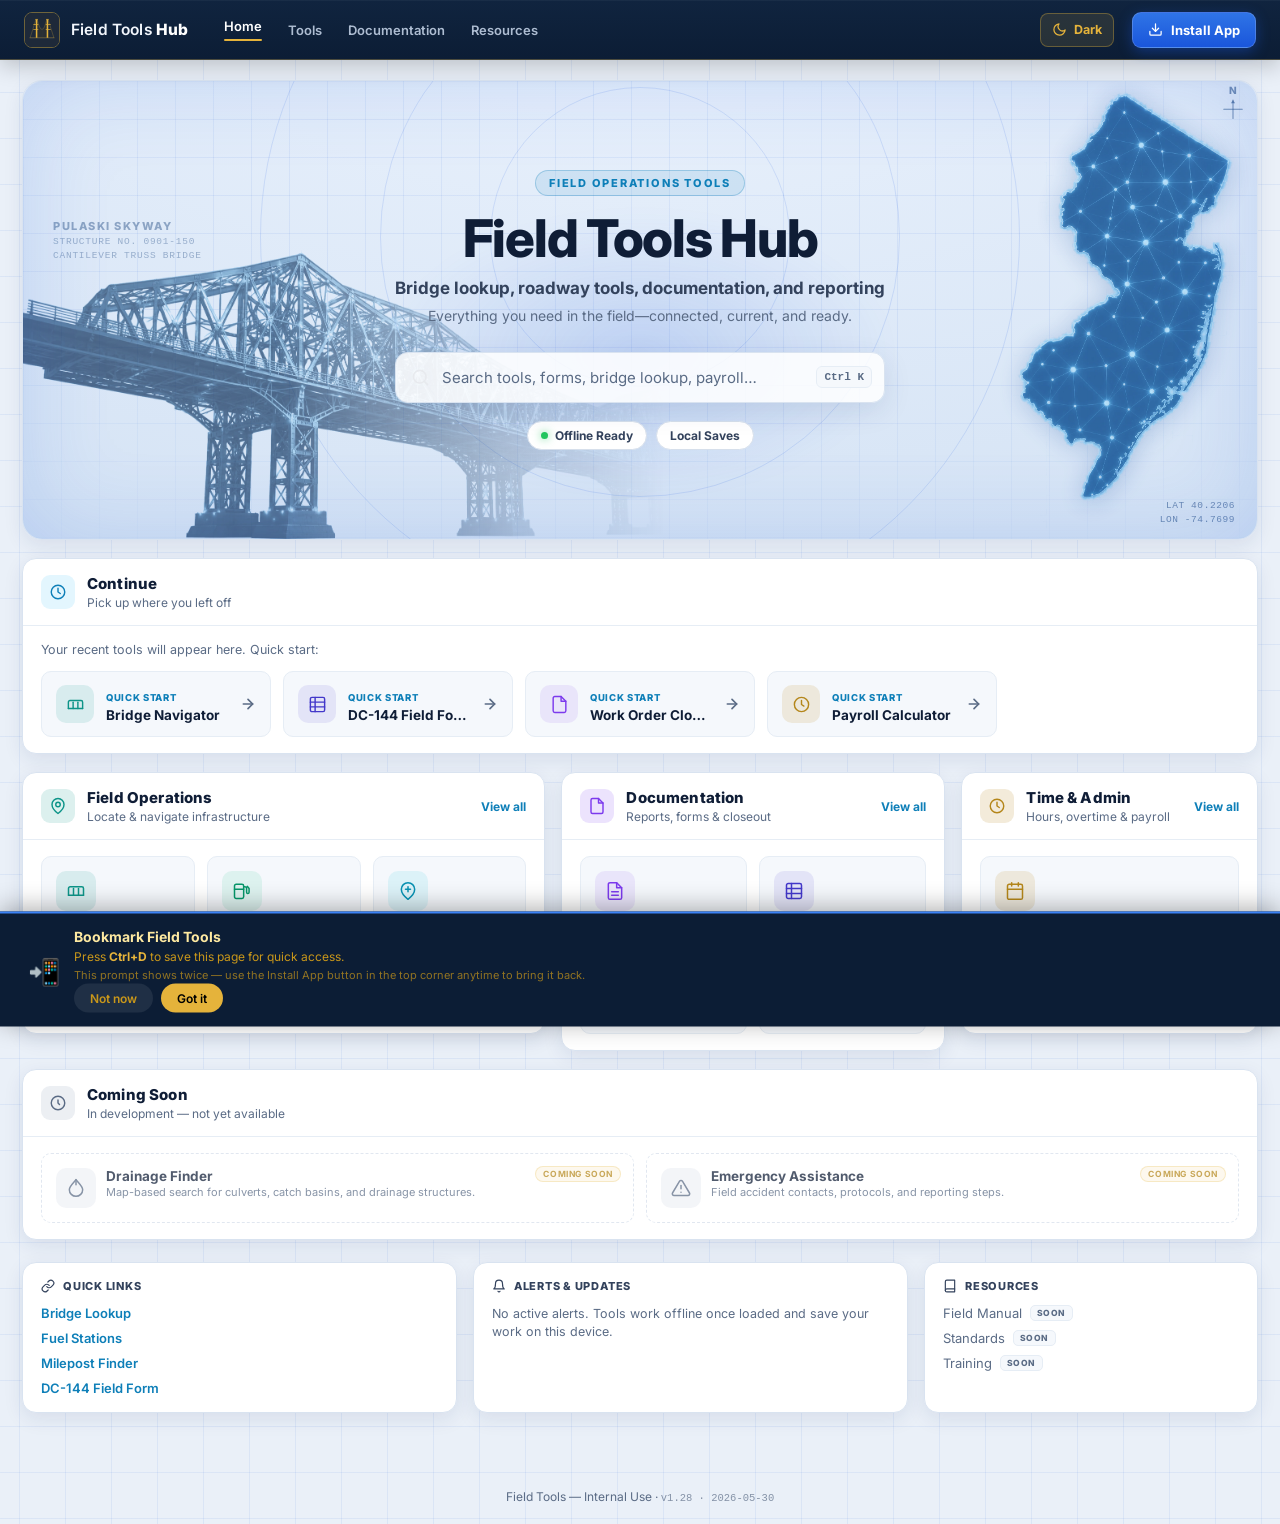
==== index.html @ 1f1be4cb "Bump app cache to v1.28 https://claude.ai/code/session_01JkGu4doq1ut8EgC5a5hped" ====
<!DOCTYPE html>
<html lang="en">
<head>
  <meta charset="UTF-8">
  <meta name="viewport" content="width=device-width, initial-scale=1.0, maximum-scale=1.0, user-scalable=no">
  <title>Field Tools Hub</title>
  <link rel="manifest" href="manifest.json">
  <meta name="theme-color" content="#E5B33B">
  <link rel="preconnect" href="https://fonts.googleapis.com">
  <link rel="preconnect" href="https://fonts.gstatic.com" crossorigin>
  <link href="https://fonts.googleapis.com/css2?family=Inter:wght@400;500;600;700;800&display=swap" rel="stylesheet">
  <link rel="stylesheet" href="css/field-ui.css">
  <style>
    /* ===========================================================
       HOMEPAGE — FIELD TOOLS HUB DASHBOARD (mockup-faithful rebuild)
       All hero/dashboard visuals are homepage-only and inline here.
       LIGHT = white/navy theme · DARK = deep-navy mockup.
       Driven by html[data-dark] / field_dark_mode (do not break).
       =========================================================== */
    :root {
      --bg:#eaf0f8; --surface:#ffffff; --surface-2:#f5f8fc;
      --border:#d6dfeb; --border-lo:#e6edf5;
      --text:#0f1d36; --muted:#5a6b85; --muted2:#33425c;
      --accent:#1a56db; --accent-2:#0e7fb8; --gold:#b4861a;
      --radius-sm:7px; --radius:10px; --radius-lg:14px;
      --grid-line:rgba(26,86,219,0.07);
      --hero-bg-1:#e9f1fc; --hero-bg-2:#d3e2f4;
      --hero-glow:rgba(26,86,219,0.16); --ring:rgba(26,86,219,0.13);
      --wire:rgba(22,72,140,0.34); --wire-strong:rgba(22,72,140,0.5); --wire-label:rgba(28,72,132,0.6);
      --nj-line:rgba(40,95,160,0.26); --nj-outline:rgba(34,86,150,0.4);
      --node:#1366b8; --node-major:#0a78b8; --node-glow:rgba(26,120,200,0.5);
      --glass:rgba(255,255,255,0.86); --glass-border:#d9e3f0;
      --panel:#ffffff; --panel-2:#f6f9fd;
      --topbar-bg:linear-gradient(180deg,#10243f,#0c1d35);
      --shadow:0 6px 20px rgba(20,45,95,0.09); --shadow-hi:0 14px 34px rgba(20,55,120,0.16);
      --chip-bg:rgba(14,127,184,0.10); --chip-bd:rgba(14,127,184,0.28); --focus-ring:rgba(14,127,184,0.2);
      --bridge-img:url('assets/hero/bridge-light.webp'); --nj-img:url('assets/hero/nj-light.webp');
      /* theme-only (appearance, NOT geometry) */
      --bridge-opacity:.72; --bridge-filter:saturate(.95);
      --nj-opacity:.95; --nj-filter:drop-shadow(0 2px 12px rgba(40,90,160,0.28));
    }
    html[data-dark] {
      --bg:#040c1a; --surface:rgba(20,40,72,0.66); --surface-2:rgba(14,30,56,0.66);
      --border:rgba(120,170,230,0.20); --border-lo:rgba(120,170,230,0.12);
      --text:#e9effb; --muted:#93a7c4; --muted2:#c4d2e8;
      --accent:#3b82f6; --accent-2:#38bdf8; --gold:#e5b33b;
      --grid-line:rgba(96,165,250,0.10);
      --hero-bg-1:#0b1c39; --hero-bg-2:#030b1a;
      --hero-glow:rgba(56,189,248,0.24); --ring:rgba(56,189,248,0.18);
      --wire:rgba(132,206,255,0.42); --wire-strong:rgba(170,222,255,0.62); --wire-label:rgba(165,216,255,0.7);
      --nj-line:rgba(96,176,255,0.30); --nj-outline:rgba(140,208,255,0.44);
      --node:#4cc9ff; --node-major:#9be1ff; --node-glow:rgba(72,200,255,0.95);
      --glass:rgba(20,40,72,0.6); --glass-border:rgba(120,170,230,0.22);
      --panel:rgba(16,32,60,0.72); --panel-2:rgba(12,26,50,0.7);
      --topbar-bg:linear-gradient(180deg,#0a1830,#06101f);
      --shadow:0 8px 26px rgba(0,0,0,0.42); --shadow-hi:0 16px 40px rgba(0,0,0,0.55);
      --chip-bg:rgba(56,189,248,0.12); --chip-bd:rgba(56,189,248,0.32); --focus-ring:rgba(56,189,248,0.22);
      --bridge-img:url('assets/hero/bridge-dark.webp'); --nj-img:url('assets/hero/nj-dark.webp');
      /* theme-only (appearance, NOT geometry) */
      --bridge-opacity:.92; --bridge-filter:none;
      --nj-opacity:1; --nj-filter:drop-shadow(0 0 26px rgba(56,160,255,0.28));
    }
    body {
      min-height:100vh; display:flex; flex-direction:column;
      background-color:var(--bg);
      background-image:linear-gradient(var(--grid-line) 1px,transparent 1px),linear-gradient(90deg,var(--grid-line) 1px,transparent 1px);
      background-size:46px 46px; background-position:center top;
    }
    html[data-dark] body {
      background-image:
        radial-gradient(130% 80% at 50% -16%, rgba(56,189,248,0.13), rgba(56,189,248,0) 56%),
        linear-gradient(var(--grid-line) 1px,transparent 1px),
        linear-gradient(90deg,var(--grid-line) 1px,transparent 1px);
      background-size:100% 1100px,46px 46px,46px 46px;
      background-repeat:no-repeat,repeat,repeat; background-position:center top;
    }
    .sr-only{position:absolute;width:1px;height:1px;padding:0;margin:-1px;overflow:hidden;clip:rect(0 0 0 0);white-space:nowrap;border:0;}

    /* ── Topbar ── */
    #topbar{
      position:sticky; top:0; z-index:100; display:flex; align-items:center; gap:18px;
      height:60px; padding:0 24px; background:var(--topbar-bg);
      border-bottom:1px solid rgba(229,179,59,0.28);
      box-shadow:0 1px 0 rgba(255,255,255,0.04) inset,0 6px 22px rgba(0,0,0,0.20);
      transition:transform 460ms cubic-bezier(0.65,0,0.35,1),opacity 460ms cubic-bezier(0.65,0,0.35,1);
      will-change:transform;
    }
    #topbar.header-hidden{transform:translateY(-100%);opacity:0;pointer-events:none;}
    .brand{display:flex;align-items:center;gap:11px;text-decoration:none;flex-shrink:0;}
    .brand-seal{width:36px;height:36px;flex-shrink:0;display:block;border-radius:8px;border:1px solid rgba(229,179,59,0.45);}
    .brand-text{color:#f2f6fc;font-size:15.5px;font-weight:600;letter-spacing:.01em;white-space:nowrap;}
    .brand-text strong{font-weight:800;color:#fff;}
    .topnav{display:flex;align-items:center;gap:2px;margin-left:6px;}
    .topnav a{color:#aebdd2;text-decoration:none;font-size:13px;font-weight:600;padding:8px 12px;border-radius:7px;transition:background .14s,color .14s;}
    .topnav a:hover{color:#fff;background:rgba(255,255,255,0.06);}
    .topnav a.is-active{color:#fff;}
    .topnav a.is-active::after{content:"";display:block;height:2px;border-radius:2px;background:#E5B33B;margin-top:5px;}
    .topbar-spacer{flex:1;}
    .status-dot{width:7px;height:7px;border-radius:50%;background:#22c55e;box-shadow:0 0 8px rgba(34,197,94,0.8);}
    .dark-toggle{display:inline-flex;align-items:center;gap:7px;background:rgba(229,179,59,0.12);border:1px solid rgba(229,179,59,0.34);border-radius:8px;height:34px;padding:0 11px;cursor:pointer;color:#E5B33B;font:inherit;font-size:12.5px;font-weight:700;flex-shrink:0;transition:background .2s,color .2s,border-color .2s;}
    .dark-toggle:hover{background:rgba(229,179,59,0.22);border-color:#E5B33B;color:#FEE9A1;}
    .dark-toggle svg{transition:opacity .18s,transform .24s;}
    .dark-toggle.icon-swapping svg{opacity:0;transform:rotate(-25deg) scale(.85);}
    .install-trigger{display:inline-flex;align-items:center;gap:8px;background:linear-gradient(180deg,#2f74e6,#1a56db);border:1px solid rgba(255,255,255,0.18);border-radius:9px;height:36px;padding:0 15px;cursor:pointer;color:#fff;font:inherit;font-size:13px;font-weight:700;flex-shrink:0;box-shadow:0 4px 14px rgba(26,86,219,0.4);transition:filter .14s,transform .08s;}
    .install-trigger:hover{filter:brightness(1.08);}
    .install-trigger.open{filter:brightness(0.92);}
    .install-trigger .it-label{white-space:nowrap;}

    .install-dropdown{position:fixed;top:64px;right:18px;width:300px;max-width:calc(100vw - 24px);background:var(--surface);color:var(--text);border:1px solid var(--border);border-radius:12px;padding:16px 18px 14px;box-shadow:0 12px 36px rgba(0,0,0,0.22);z-index:950;opacity:0;transform:translateY(-10px);pointer-events:none;backdrop-filter:blur(14px);-webkit-backdrop-filter:blur(14px);transition:opacity .38s cubic-bezier(0.16,1,0.3,1),transform .38s cubic-bezier(0.16,1,0.3,1);}
    .install-dropdown.open{opacity:1;transform:translateY(0);pointer-events:all;}
    .install-dropdown::before{content:"";position:absolute;top:-6px;right:24px;width:11px;height:11px;background:var(--surface);border-left:1px solid var(--border);border-top:1px solid var(--border);transform:rotate(45deg);}
    .install-dropdown-title{font-size:14px;font-weight:700;margin-bottom:6px;}
    .install-dropdown-desc{font-size:12.5px;color:var(--muted2);line-height:1.55;}
    .install-dropdown-desc strong{display:inline-block;background:var(--chip-bg);color:var(--accent-2);padding:2px 8px;border-radius:6px;font-family:ui-monospace,Menlo,Consolas,monospace;font-size:11.5px;font-weight:700;}
    .install-dropdown-note{font-size:11px;color:var(--muted);margin-top:10px;padding-top:10px;border-top:1px solid var(--border-lo);line-height:1.5;}
    html[data-dark] .install-dropdown{box-shadow:0 12px 36px rgba(0,0,0,0.6);}

    /* ── Shell ── */
    .content{flex:1;width:100%;max-width:1320px;margin:0 auto;padding:0 22px 56px;}
    .section-row{display:flex;align-items:center;gap:12px;margin-bottom:14px;}

    /* ── HERO ── */
    .hero{position:relative;overflow:hidden;display:flex;flex-direction:column;justify-content:center;
      min-height:460px;margin:20px 0 18px;border-radius:20px;border:1px solid var(--glass-border);
      background:radial-gradient(120% 130% at 50% -10%,var(--hero-bg-1),var(--hero-bg-2));box-shadow:var(--shadow);
      padding:64px 24px;}
    .hero::after{content:"";position:absolute;inset:0;border-radius:20px;pointer-events:none;z-index:3;box-shadow:inset 0 1px 0 rgba(255,255,255,0.07),inset 0 0 90px var(--hero-glow);}
    .hero-bg{position:absolute;inset:0;z-index:0;pointer-events:none;}
    .hero-grid{position:absolute;inset:0;background-image:linear-gradient(var(--grid-line) 1px,transparent 1px),linear-gradient(90deg,var(--grid-line) 1px,transparent 1px);background-size:38px 38px;-webkit-mask-image:radial-gradient(120% 100% at 50% 35%,#000 35%,transparent 85%);mask-image:radial-gradient(120% 100% at 50% 35%,#000 35%,transparent 85%);}
    .hero-glow{position:absolute;left:50%;top:18%;width:680px;height:380px;transform:translateX(-50%);background:radial-gradient(closest-side,var(--hero-glow),transparent 75%);filter:blur(8px);}
    .hero-rings{position:absolute;left:50%;top:34%;transform:translate(-50%,-50%);}
    .hero-rings span{position:absolute;left:50%;top:50%;transform:translate(-50%,-50%);border:1px solid var(--ring);border-radius:50%;}
    .hero-rings span:nth-child(1){width:300px;height:300px;}
    .hero-rings span:nth-child(2){width:520px;height:520px;}
    .hero-rings span:nth-child(3){width:760px;height:760px;}
    /* Bridge — left, large, fades right */
    .hero-bridge{position:absolute;left:0;bottom:0;width:62%;height:74%;background:var(--bridge-img) left bottom/contain no-repeat;opacity:var(--bridge-opacity);filter:var(--bridge-filter);-webkit-mask-image:linear-gradient(90deg,#000 34%,rgba(0,0,0,0.3) 64%,transparent 84%);mask-image:linear-gradient(90deg,#000 34%,rgba(0,0,0,0.3) 64%,transparent 84%);}
    .wire-labels{position:absolute;left:30px;top:18px;line-height:1.5;}
    .wire-labels b{display:block;font-size:11px;font-weight:800;letter-spacing:.14em;color:var(--wire-label);}
    .wire-labels span{display:block;font-family:ui-monospace,Menlo,Consolas,monospace;font-size:9.5px;letter-spacing:.08em;color:var(--wire-label);opacity:.85;}
    /* NJ — right, large */
    .hero-nj{position:absolute;right:24px;top:50%;transform:translateY(-50%);height:96%;aspect-ratio:705/1410;background:var(--nj-img) center/contain no-repeat;opacity:var(--nj-opacity);filter:var(--nj-filter);}
    .nj-compass-mark{position:absolute;right:-12px;top:-6px;color:var(--wire-label);text-align:center;}
    .nj-compass-n{display:block;font-size:10px;font-weight:800;letter-spacing:.08em;margin-bottom:1px;}
    .nj-labels{position:absolute;right:-2px;bottom:2px;text-align:right;line-height:1.5;}
    .nj-labels span{display:block;font-family:ui-monospace,Menlo,Consolas,monospace;font-size:9.5px;letter-spacing:.06em;color:var(--wire-label);}

    .hero-inner{position:relative;z-index:2;max-width:680px;margin:0 auto;text-align:center;}
    .hero-eyebrow{display:inline-block;font-size:11px;font-weight:800;letter-spacing:.16em;text-transform:uppercase;color:var(--accent-2);padding:5px 13px;border-radius:999px;background:var(--chip-bg);border:1px solid var(--chip-bd);margin-bottom:16px;}
    .hero-title{font-size:52px;line-height:1.04;font-weight:800;letter-spacing:-.025em;margin:0 0 12px;color:var(--text);}
    .hero-subtitle{font-size:17px;font-weight:700;color:var(--muted2);margin:0 0 7px;}
    .hero-lead{font-size:14px;color:var(--muted);margin:0 auto 24px;max-width:460px;line-height:1.6;}
    .command-bar{position:relative;max-width:580px;margin:0 auto;display:flex;align-items:center;}
    .command-icon{position:absolute;left:16px;color:var(--muted);pointer-events:none;}
    .command-input{width:100%;font:inherit;font-size:15px;color:var(--text);padding:15px 64px 15px 46px;border-radius:13px;background:var(--glass);border:1.5px solid var(--glass-border);box-shadow:0 8px 28px rgba(20,50,110,0.10);backdrop-filter:blur(10px);-webkit-backdrop-filter:blur(10px);transition:border-color .14s,box-shadow .14s;}
    .command-input::placeholder{color:var(--muted);}
    .command-input:focus{outline:none;border-color:var(--accent-2);box-shadow:0 0 0 4px var(--focus-ring),0 10px 30px rgba(20,50,110,0.16);}
    .command-hint{position:absolute;right:13px;font-family:ui-monospace,Menlo,Consolas,monospace;font-size:11px;font-weight:700;color:var(--muted);padding:4px 7px;border-radius:6px;background:var(--surface-2);border:1px solid var(--border-lo);}
    .hero-chips{display:flex;flex-wrap:wrap;justify-content:center;gap:9px;margin-top:18px;}
    .chip{display:inline-flex;align-items:center;gap:7px;font-size:12px;font-weight:700;color:var(--muted2);padding:6px 13px;border-radius:999px;background:var(--surface);border:1px solid var(--border);}
    .chip .status-dot{box-shadow:0 0 8px rgba(34,197,94,0.7);}

    /* ── Glass panel base ── */
    .panel{background:var(--panel);border:1px solid var(--glass-border);border-radius:var(--radius-lg);box-shadow:var(--shadow);backdrop-filter:blur(10px);-webkit-backdrop-filter:blur(10px);}
    .panel-head{display:flex;align-items:center;gap:12px;padding:15px 18px;border-bottom:1px solid var(--border-lo);}
    .panel-ic{width:34px;height:34px;border-radius:9px;flex-shrink:0;display:flex;align-items:center;justify-content:center;}
    .panel-htext{flex:1;min-width:0;}
    .panel-htext h2{margin:0;font-size:15px;font-weight:800;color:var(--text);letter-spacing:.01em;}
    .panel-htext p{margin:2px 0 0;font-size:12px;color:var(--muted);}
    .panel-viewall{font-size:12px;font-weight:700;color:var(--muted);white-space:nowrap;display:inline-flex;align-items:center;gap:3px;}
    .panel-viewall.is-link{color:var(--accent-2);text-decoration:none;}
    .panel-viewall.is-link:hover{text-decoration:underline;}

    /* ── CONTINUE panel ── */
    .continue-panel{margin-bottom:18px;}
    .continue-track{display:grid;grid-template-columns:repeat(auto-fit,minmax(210px,1fr));gap:12px;padding:16px 18px;}
    .continue-card{display:flex;align-items:center;gap:12px;text-decoration:none;padding:13px 14px;border-radius:var(--radius);background:var(--surface-2);border:1px solid var(--border-lo);transition:border-color .14s,transform .14s,box-shadow .14s;}
    .continue-card:hover{transform:translateY(-2px);border-color:var(--accent-2);box-shadow:var(--shadow-hi);}
    .continue-ic{width:38px;height:38px;border-radius:10px;flex-shrink:0;display:flex;align-items:center;justify-content:center;}
    .continue-meta{flex:1;min-width:0;}
    .continue-kicker{font-size:9.5px;font-weight:800;letter-spacing:.07em;text-transform:uppercase;color:var(--accent-2);}
    .continue-row{display:flex;align-items:center;gap:6px;margin-top:2px;}
    .continue-title{font-size:13.5px;font-weight:700;color:var(--text);white-space:nowrap;overflow:hidden;text-overflow:ellipsis;}
    .continue-badge{font-size:8.5px;font-weight:800;letter-spacing:.06em;padding:2px 6px;border-radius:5px;background:rgba(234,88,12,0.14);color:#c2410c;flex-shrink:0;}
    html[data-dark] .continue-badge{background:rgba(251,146,60,0.18);color:#fb923c;}
    .continue-detail{font-size:11px;color:var(--muted);margin-top:2px;white-space:nowrap;overflow:hidden;text-overflow:ellipsis;}
    .continue-card .card-arrow{color:var(--muted);flex-shrink:0;transition:color .14s,transform .14s;}
    .continue-card:hover .card-arrow{color:var(--accent-2);transform:translateX(3px);}
    .continue-empty{grid-column:1/-1;font-size:12.5px;color:var(--muted);padding:0 0 2px;}

    /* ── DASHBOARD MODULES (side-by-side) ── */
    .dashboard-grid{display:grid;grid-template-columns:1.5fr 1.1fr 0.85fr;gap:16px;align-items:start;}
    .module{display:flex;flex-direction:column;}
    .module-tiles{display:grid;grid-template-columns:repeat(auto-fit,minmax(112px,1fr));gap:12px;padding:16px 18px;}
    .grp-field .panel-ic{background:rgba(13,148,136,0.14);color:#0d9488;}
    html[data-dark] .grp-field .panel-ic{background:rgba(45,212,191,0.16);color:#2dd4bf;}
    .grp-doc .panel-ic{background:rgba(124,58,237,0.14);color:#7c3aed;}
    html[data-dark] .grp-doc .panel-ic{background:rgba(167,139,250,0.18);color:#a78bfa;}
    .grp-time .panel-ic{background:rgba(180,134,26,0.16);color:#b4861a;}
    html[data-dark] .grp-time .panel-ic{background:rgba(229,179,59,0.18);color:#e5b33b;}
    .grp-soon .panel-ic{background:rgba(120,140,170,0.14);color:var(--muted);}

    /* ── Tool tiles ── */
    .tool-card{position:relative;display:flex;flex-direction:column;gap:9px;padding:14px;border-radius:var(--radius);text-decoration:none;color:inherit;cursor:pointer;background:var(--surface-2);border:1px solid var(--border-lo);min-height:128px;transition:border-color .14s,transform .14s,box-shadow .14s;}
    .tool-card:hover{transform:translateY(-3px);border-color:var(--accent-2);box-shadow:var(--shadow-hi);}
    .tool-card:active{transform:translateY(0);}
    .card-icon{width:40px;height:40px;border-radius:10px;flex-shrink:0;display:flex;align-items:center;justify-content:center;}
    .card-title{font-size:13.5px;font-weight:700;color:var(--text);line-height:1.25;}
    .card-desc{font-size:11px;color:var(--muted);line-height:1.45;flex:1;display:-webkit-box;-webkit-line-clamp:2;-webkit-box-orient:vertical;overflow:hidden;}
    .card-foot{display:flex;align-items:center;justify-content:space-between;margin-top:auto;}
    .card-tag{font-size:9px;font-weight:700;letter-spacing:.04em;padding:2px 7px;border-radius:100px;}
    .card-arrow{color:var(--muted);transition:color .14s,transform .14s;}
    .tool-card:hover .card-arrow{color:var(--accent-2);transform:translateX(3px);}
    .recent-chip{font-size:8.5px;font-weight:800;letter-spacing:.05em;padding:2px 6px;border-radius:100px;background:rgba(229,179,59,0.16);color:var(--gold);}
    .card-icon-purple{background:rgba(124,58,237,0.10);color:#7c3aed;} html[data-dark] .card-icon-purple{background:rgba(167,139,250,0.18);color:#a78bfa;}
    .card-icon-green{background:rgba(16,185,129,0.10);color:#059669;} html[data-dark] .card-icon-green{background:rgba(52,211,153,0.16);color:#34d399;}
    .card-icon-amber-soon{background:rgba(217,119,6,0.10);color:#b45309;} html[data-dark] .card-icon-amber-soon{background:rgba(245,158,11,0.16);color:#fcd34d;}
    .card-icon-slate{background:rgba(100,116,139,0.10);color:#475569;} html[data-dark] .card-icon-slate{background:rgba(148,163,184,0.16);color:#cbd5e1;}
    .card-icon-blue{background:rgba(26,86,219,0.10);color:var(--accent);} html[data-dark] .card-icon-blue{background:rgba(96,165,250,0.18);color:#60a5fa;}
    .card-icon-indigo{background:rgba(67,56,202,0.10);color:#4338ca;} html[data-dark] .card-icon-indigo{background:rgba(129,140,248,0.18);color:#818cf8;}
    .card-icon-cyan{background:rgba(6,182,212,0.10);color:#0891b2;} html[data-dark] .card-icon-cyan{background:rgba(34,211,238,0.16);color:#67e8f9;}
    .card-icon-rose{background:rgba(225,29,72,0.10);color:#be123c;} html[data-dark] .card-icon-rose{background:rgba(244,63,94,0.16);color:#fb7185;}
    /* group accent: Field Ops = teal/green-blue · Time & Admin = gold */
    .card-icon-teal{background:rgba(13,148,136,0.12);color:#0d9488;} html[data-dark] .card-icon-teal{background:rgba(45,212,191,0.16);color:#2dd4bf;}
    .card-icon-gold{background:rgba(180,134,26,0.14);color:#b4861a;} html[data-dark] .card-icon-gold{background:rgba(229,179,59,0.18);color:#e5b33b;}
    /* Coming Soon: muted, never competes with live tools (overrides any icon color) */
    .grp-soon .card-icon{background:rgba(120,140,170,0.12)!important;color:var(--muted)!important;}
    .tag-nj{background:rgba(124,58,237,0.10);color:#7c3aed;} html[data-dark] .tag-nj{background:rgba(167,139,250,0.18);color:#c4b5fd;}
    .tag-fuel{background:rgba(16,185,129,0.12);color:#059669;} html[data-dark] .tag-fuel{background:rgba(52,211,153,0.18);color:#6ee7b7;}
    .tag-md{background:rgba(217,119,6,0.12);color:#b45309;} html[data-dark] .tag-md{background:rgba(245,158,11,0.18);color:#fcd34d;}
    .tag-doc{background:rgba(100,116,139,0.12);color:#475569;} html[data-dark] .tag-doc{background:rgba(148,163,184,0.18);color:#cbd5e1;}
    .tag-dc{background:rgba(67,56,202,0.10);color:#3730a3;} html[data-dark] .tag-dc{background:rgba(129,140,248,0.18);color:#a5b4fc;}
    .tag-teal{background:rgba(13,148,136,0.12);color:#0d7a6f;} html[data-dark] .tag-teal{background:rgba(45,212,191,0.18);color:#5eead4;}
    .tag-cyan{background:rgba(6,182,212,0.12);color:#0e7490;} html[data-dark] .tag-cyan{background:rgba(34,211,238,0.18);color:#67e8f9;}
    .tag-violet{background:rgba(124,58,237,0.10);color:#6d28d9;} html[data-dark] .tag-violet{background:rgba(167,139,250,0.18);color:#c4b5fd;}
    .tag-gold{background:rgba(180,134,26,0.14);color:#946a12;} html[data-dark] .tag-gold{background:rgba(229,179,59,0.18);color:#e5b33b;}
    .card-top{display:flex;align-items:flex-start;gap:10px;}
    .tool-card.is-beta .card-title::after{content:"BETA";margin-left:6px;font-size:8px;font-weight:800;letter-spacing:.08em;color:#c2410c;background:rgba(234,88,12,0.12);border:1px solid rgba(234,88,12,0.3);padding:1px 5px;border-radius:100px;vertical-align:middle;}
    html[data-dark] .tool-card.is-beta .card-title::after{color:#fb923c;background:rgba(251,146,60,0.16);border-color:rgba(251,146,60,0.4);}

    /* Coming soon row */
    .coming-soon{margin-top:18px;}
    .coming-tiles{display:grid;grid-template-columns:repeat(auto-fit,minmax(220px,1fr));gap:12px;padding:16px 18px;}
    .tool-card.is-soon{cursor:default;pointer-events:none;opacity:.72;background:transparent;border:1.5px dashed var(--border);min-height:auto;}
    .tool-card.is-soon .card-arrow{display:none;}
    .tool-card.is-soon .card-tag{background:var(--border-lo);color:var(--muted);}
    .soon-badge{position:absolute;top:12px;right:12px;font-size:8.5px;font-weight:700;letter-spacing:.07em;color:var(--gold);background:rgba(229,179,59,0.12);border:1px solid rgba(229,179,59,0.34);padding:2px 7px;border-radius:100px;}

    /* search empty */
    .tools-empty{display:none;color:var(--muted);font-size:14px;text-align:center;padding:34px 12px;}
    .tools-empty.show{display:block;}
    body.is-searching .continue-panel,body.is-searching .util-strip,body.is-searching .page-footer{display:none;}

    /* ── Bottom strip ── */
    .util-strip{margin-top:22px;display:grid;grid-template-columns:1.3fr 1.3fr 1fr;gap:16px;}
    .util-col{padding:16px 18px;}
    .util-title{display:flex;align-items:center;gap:8px;font-size:11px;font-weight:800;letter-spacing:.07em;text-transform:uppercase;color:var(--muted2);margin:0 0 12px;}
    .util-links{display:flex;flex-direction:column;gap:9px;}
    .util-link{font-size:13px;color:var(--accent-2);text-decoration:none;font-weight:600;display:inline-flex;align-items:center;gap:6px;}
    .util-link:hover{text-decoration:underline;}
    .util-note{font-size:12.5px;color:var(--muted);line-height:1.5;}
    .util-soon{font-size:13px;color:var(--muted);display:inline-flex;align-items:center;gap:8px;cursor:default;}
    .util-soon em{font-size:8.5px;font-style:normal;font-weight:800;letter-spacing:.06em;text-transform:uppercase;color:var(--muted);padding:2px 6px;border-radius:5px;background:var(--surface-2);border:1px solid var(--border-lo);}
    .util-stat{font-size:12.5px;color:var(--muted2);display:flex;align-items:center;gap:8px;margin-bottom:8px;}
    .util-stat .udot{width:7px;height:7px;border-radius:50%;background:#22c55e;flex-shrink:0;}
    .util-stat .udot.neutral{background:var(--muted);}

    .page-footer{text-align:center;font-size:12px;color:var(--muted);padding:20px;}
    .version-stamp{font-family:ui-monospace,Menlo,Consolas,monospace;font-size:10.5px;color:var(--muted);opacity:.7;}

    /* ── Animations ──
       Whole page is present immediately; one quick page fade + a single short
       hero rise. No staggered per-section/per-card delays (avoids the
       "hero first, dashboard later" piecemeal feel). */
    @keyframes pageFadeIn{from{opacity:0;}to{opacity:1;}}
    body{animation:pageFadeIn 220ms ease-out;}
    @keyframes heroRise{from{opacity:0;transform:translateY(10px);}to{opacity:1;transform:none;}}
    .hero-inner{animation:heroRise 360ms cubic-bezier(0.16,1,0.3,1) both;}
    html.theme-transitioning,html.theme-transitioning *,html.theme-transitioning *::before,html.theme-transitioning *::after{transition:background-color 300ms ease,color 300ms ease,border-color 300ms ease,fill 300ms ease,stroke 300ms ease,box-shadow 300ms ease !important;}
    /* Large hero images swap instantly on theme toggle — never transition filter/opacity (avoids jank) */
    html.theme-transitioning .hero-bridge,html.theme-transitioning .hero-nj{transition:none !important;}
    button:active,.tool-card:active,.continue-card:active,.install-btn:active,.install-trigger:active,.dark-toggle:active{transform:scale(.97)!important;transition:transform 80ms ease-out!important;}
    @keyframes pageOutRight{0%{opacity:1;transform:translate3d(0,0,0) scale(1);}50%{opacity:0;transform:translate3d(15vw,0,0) scale(.98);}100%{opacity:0;transform:translate3d(20vw,0,0) scale(.97);}}
    html.exiting-to-tool body{animation:pageOutRight 300ms cubic-bezier(0.4,0,0.2,1) both!important;overflow:hidden;will-change:transform,opacity;transform-origin:center center;backface-visibility:hidden;}
    html.exiting-to-tool{overflow:hidden;}
    @keyframes slideInFromRight{0%{opacity:0;transform:translate3d(20vw,0,0) scale(.98);}100%{opacity:1;transform:none;}}
    html.returning-from-tool body{opacity:0;transform:translate3d(20vw,0,0) scale(.98);animation:slideInFromRight 460ms cubic-bezier(0.22,1,0.36,1) both!important;will-change:transform,opacity;backface-visibility:hidden;contain:paint style;}
    html.returning-from-tool{background:var(--bg);}
    .header-hover-zone{position:fixed;top:0;left:0;right:0;height:14px;z-index:99;pointer-events:auto;}
    @media (hover:none){.header-hover-zone{display:none;}}

    /* ── Install + update banners ── */
    .install-banner{position:fixed;bottom:0;left:0;right:0;z-index:999;background:#0c1d35;border-top:2px solid #E5B33B;padding:14px 20px calc(18px + env(safe-area-inset-bottom,0px));display:flex;align-items:flex-start;gap:14px;box-shadow:0 -4px 24px rgba(0,0,0,0.32);transform:translateY(110%);transition:transform .3s cubic-bezier(.32,1,.3,1);}
    .install-banner.visible{transform:translateY(0);}
    .install-banner-icon{font-size:26px;line-height:1;flex-shrink:0;margin-top:2px;}
    .install-banner-text{flex:1;}
    .install-banner-title{font-size:14px;font-weight:700;color:#FEE9A1;margin-bottom:3px;}
    .install-banner-desc{font-size:12px;color:#C9971A;line-height:1.5;}
    .install-banner-desc strong{color:#E5B33B;}
    .install-banner-actions{display:flex;gap:8px;margin-top:12px;flex-wrap:wrap;}
    .install-btn{padding:7px 16px;border-radius:999px;font-family:var(--sans);font-size:12px;font-weight:600;cursor:pointer;border:none;transition:opacity .15s;}
    .install-btn:hover{opacity:.85;}
    .install-btn-primary{background:#E5B33B;color:#000;}
    .install-btn-dismiss{background:rgba(255,255,255,0.08);color:#C9971A;}
    @media (min-width:540px){.install-banner{flex-direction:row;align-items:center;padding:14px 28px calc(14px + env(safe-area-inset-bottom,0px));}.install-banner-actions{margin-top:0;margin-left:auto;flex-shrink:0;}}
    #update-banner{position:fixed;bottom:calc(24px + env(safe-area-inset-bottom,0px));left:50%;transform:translateX(-50%) translateY(120%);z-index:9000;display:flex;align-items:center;gap:12px;background:#0c1d35;border:1.5px solid rgba(229,179,59,0.45);border-radius:12px;padding:12px 16px;box-shadow:0 8px 32px rgba(0,0,0,0.32);font-size:13px;color:#f1f5f9;max-width:calc(100vw - 32px);width:max-content;transition:transform 380ms cubic-bezier(0.22,1,0.36,1),opacity 280ms ease;opacity:0;pointer-events:none;}
    #update-banner.show{transform:translateX(-50%) translateY(0);opacity:1;pointer-events:auto;}
    #update-banner .ub-icon{font-size:18px;flex-shrink:0;}
    #update-banner .ub-text{flex:1;line-height:1.4;}
    #update-banner .ub-text strong{color:#E5B33B;display:block;font-size:13px;}
    #update-banner .ub-text span{font-size:11px;color:#94a3b8;}
    #update-banner .ub-reload{background:#E5B33B;color:#0c1d35;border:none;border-radius:7px;padding:7px 14px;font:inherit;font-size:12px;font-weight:700;cursor:pointer;flex-shrink:0;white-space:nowrap;}
    #update-banner .ub-dismiss{background:none;border:none;color:#64748b;font-size:18px;line-height:1;cursor:pointer;padding:0 2px;flex-shrink:0;}

    /* ── Responsive ── */
    @media (max-width:1080px){
      .topnav{display:none;}
      .dashboard-grid{grid-template-columns:1fr;}
      .util-strip{grid-template-columns:1fr 1fr;}
      .hero-title{font-size:44px;}
    }
    /* Mid-width: keep hero text dominant over the bridge (768–1024 band) */
    @media (max-width:1024px){
      .hero-bridge{width:54%;-webkit-mask-image:linear-gradient(90deg,#000 28%,rgba(0,0,0,0.28) 58%,transparent 80%);mask-image:linear-gradient(90deg,#000 28%,rgba(0,0,0,0.28) 58%,transparent 80%);}
    }
    @media (max-width:760px){
      .content{padding:0 14px 44px;}
      #topbar{height:56px;padding:0 14px;gap:10px;}
      .dark-toggle .dt-label{display:none;}
      .dark-toggle{padding:0;width:34px;justify-content:center;}
      .install-trigger .it-label{display:none;} .install-trigger{padding:0;width:36px;justify-content:center;}
      .hero{min-height:400px;padding:46px 16px;margin:12px 0 16px;border-radius:16px;}
      .hero::after{border-radius:16px;}
      .hero-eyebrow{font-size:10px;margin-bottom:13px;}
      .hero-title{font-size:31px;}
      .hero-subtitle{font-size:14.5px;}
      .hero-lead{font-size:12.5px;margin-bottom:18px;}
      .hero-bridge{height:58%;opacity:.6;}
      .hero-bridge svg{width:96%;}
      .wire-labels{display:none;}
      .hero-nj{height:62%;opacity:.6;right:6px;}
      .nj-labels,.nj-compass-mark{display:none;}
      .command-input{font-size:14px;padding:13px 14px 13px 42px;}
      .command-hint{display:none;}
      .continue-track{grid-template-columns:1fr;}
      .module-tiles{grid-template-columns:1fr 1fr;}
      .util-strip{grid-template-columns:1fr;}
    }
    @media (max-width:430px){
      .hero-title{font-size:26px;}
      .hero{min-height:370px;}
      .hero-bridge{opacity:.45;}
      .hero-nj{opacity:.5;}
      .module-tiles{grid-template-columns:1fr;}
      .coming-tiles{grid-template-columns:1fr;}
    }
    @media (prefers-reduced-motion:reduce){
      *,*::before,*::after{animation-duration:.01ms!important;animation-iteration-count:1!important;transition-duration:.01ms!important;}
      .nj-node{opacity:.8!important;}
    }
  </style>
  <script>if(localStorage.getItem('field_dark_mode')==='1')document.documentElement.setAttribute('data-dark','');</script>
  <style>html{background:#eaf0f8}html[data-dark]{background:#040c1a}</style>
  <script>try{if(sessionStorage.getItem("ft_returning_to_hub")==="1"){document.documentElement.classList.add("returning-from-tool");}}catch(_){}</script>
  <script async src="https://www.googletagmanager.com/gtag/js?id=G-XZJ7XL4S34"></script>
  <script>window.dataLayer=window.dataLayer||[];function gtag(){dataLayer.push(arguments);}gtag('js',new Date());gtag('config','G-XZJ7XL4S34');</script>
</head>
<body>

<div class="header-hover-zone"></div>

<div id="topbar">
  <a class="brand" href="#top" aria-label="Field Tools Hub — Home">
    <img class="brand-seal" src="icons/icon.svg" width="36" height="36" alt="Field Tools" decoding="async">
    <span class="brand-text">Field Tools <strong>Hub</strong></span>
  </a>
  <nav class="topnav" aria-label="Primary">
    <a href="#top" class="is-active">Home</a>
    <a href="#tools">Tools</a>
    <a href="#documentation">Documentation</a>
    <a href="#resources">Resources</a>
  </nav>
  <div class="topbar-spacer"></div>
  <button id="dark-toggle" class="dark-toggle" title="Toggle dark mode" aria-label="Toggle dark mode">
    <svg id="dark-icon" width="15" height="15" viewBox="0 0 24 24" fill="none" stroke="currentColor" stroke-width="2" stroke-linecap="round" stroke-linejoin="round"><path d="M21 12.79A9 9 0 1 1 11.21 3 7 7 0 0 0 21 12.79z"/></svg>
    <span class="dt-label">Dark</span>
  </button>
  <button id="install-trigger" class="install-trigger" title="Install / bookmark this app" aria-label="Install app">
    <svg id="install-trigger-icon" width="15" height="15" viewBox="0 0 24 24" fill="none" stroke="currentColor" stroke-width="2" stroke-linecap="round" stroke-linejoin="round"><path d="M21 15v4a2 2 0 0 1-2 2H5a2 2 0 0 1-2-2v-4"/><polyline points="7 10 12 15 17 10"/><line x1="12" y1="15" x2="12" y2="3"/></svg>
    <span class="it-label">Install App</span>
  </button>
  <div id="install-dropdown" class="install-dropdown" role="dialog" aria-label="Install this app">
    <div class="install-dropdown-title">Bookmark Field Tools</div>
    <div class="install-dropdown-desc" id="install-dropdown-desc">Press <strong id="install-shortcut">Ctrl+D</strong> to save this page to your browser bookmarks for quick access later.</div>
    <div class="install-dropdown-note">You can also pin the tab or drag the address bar into your bookmarks bar.</div>
  </div>
</div>

<div class="content">

  <!-- HERO -->
  <header class="hero" id="top">
    <div class="hero-bg" aria-hidden="true">
      <div class="hero-grid"></div>
      <div class="hero-glow"></div>
      <div class="hero-rings"><span></span><span></span><span></span></div>
      <div class="hero-bridge">
        
        <div class="wire-labels"><b>PULASKI SKYWAY</b><span>STRUCTURE NO. 0901-150</span><span>CANTILEVER TRUSS BRIDGE</span></div>
      </div>
      <div class="hero-nj">
        <div class="nj-compass-mark"><span class="nj-compass-n">N</span><svg width="24" height="24" viewBox="0 0 26 26" fill="none" stroke="currentColor" stroke-width="1.1" stroke-linecap="round"><line x1="13" y1="3" x2="13" y2="23"/><line x1="3" y1="13" x2="23" y2="13"/><path d="M13 3 L10.7 6.5 L15.3 6.5 Z" fill="currentColor" stroke="none"/></svg></div>
        <div class="nj-labels"><span>LAT 40.2206</span><span>LON -74.7699</span></div>
      </div>
    </div>
    <div class="hero-inner">
      <span class="hero-eyebrow">Field Operations Tools</span>
      <h1 class="hero-title">Field Tools Hub</h1>
      <p class="hero-subtitle">Bridge lookup, roadway tools, documentation, and reporting</p>
      <p class="hero-lead">Everything you need in the field—connected, current, and ready.</p>
      <form class="command-bar" role="search" onsubmit="return false;">
        <label class="sr-only" for="tool-filter">Search tools</label>
        <svg class="command-icon" width="19" height="19" viewBox="0 0 24 24" fill="none" stroke="currentColor" stroke-width="2" stroke-linecap="round" stroke-linejoin="round"><circle cx="11" cy="11" r="8"/><path d="m21 21-4.3-4.3"/></svg>
        <input id="tool-filter" class="command-input" type="search" placeholder="Search tools, forms, bridge lookup, payroll…" autocomplete="off" aria-describedby="tools-empty">
        <span class="command-hint" id="command-hint" aria-hidden="true">⌘K</span>
        <script>(function(){var h=document.getElementById('command-hint');if(h&&!/mac/i.test(navigator.platform))h.textContent='Ctrl K';})();</script>
      </form>
      <div class="hero-chips">
        <span class="chip"><span class="status-dot"></span>Offline Ready</span>
        <span class="chip">Local Saves</span>
      </div>
    </div>
  </header>

  <!-- CONTINUE -->
  <section class="panel continue-panel" id="continue-section" hidden>
    <div class="panel-head">
      <span class="panel-ic" style="background:rgba(56,189,248,0.14);color:#0e7fb8;" aria-hidden="true">
        <svg width="18" height="18" viewBox="0 0 24 24" fill="none" stroke="currentColor" stroke-width="1.9" stroke-linecap="round" stroke-linejoin="round"><circle cx="12" cy="12" r="9"/><polyline points="12 7 12 12 15 14"/></svg>
      </span>
      <div class="panel-htext"><h2>Continue</h2><p>Pick up where you left off</p></div>
      <span class="panel-viewall" id="continue-viewall">View all activity</span>
    </div>
    <div class="continue-track" id="continue-track"></div>
  </section>

  <!-- DASHBOARD MODULES -->
  <div class="dashboard-grid">

    <section class="panel module grp-field tool-group" id="tools" data-group="Field Operations">
      <div class="panel-head">
        <span class="panel-ic" aria-hidden="true"><svg width="18" height="18" viewBox="0 0 24 24" fill="none" stroke="currentColor" stroke-width="1.9" stroke-linecap="round" stroke-linejoin="round"><path d="M20 10c0 6-8 12-8 12S4 16 4 10a8 8 0 0 1 16 0z"/><circle cx="12" cy="10" r="3"/></svg></span>
        <div class="panel-htext"><h2>Field Operations</h2><p>Locate &amp; navigate infrastructure</p></div>
        <a class="panel-viewall is-link" href="#tools">View all</a>
      </div>
      <div class="module-tiles">
        <a href="pages/njsearch.html" class="tool-card" data-tags="bridge navigator structure number nbi map satellite gps bookmarks">
          <div class="card-top"><div class="card-icon card-icon-teal"><svg width="20" height="20" viewBox="0 0 24 24" fill="none" stroke="currentColor" stroke-width="1.8" stroke-linecap="round" stroke-linejoin="round"><path d="M3 17h18"/><path d="M3 17V9a2 2 0 0 1 2-2h14a2 2 0 0 1 2 2v8"/><path d="M9 17V9"/><path d="M15 17V9"/></svg></div></div>
          <div class="card-title">Bridge Navigator</div>
          <div class="card-desc">Search NJ bridges by structure number or name. Map with satellite view.</div>
          <div class="card-foot"><span class="card-tag tag-teal">GPS</span><svg class="card-arrow" width="15" height="15" viewBox="0 0 24 24" fill="none" stroke="currentColor" stroke-width="2.5" stroke-linecap="round" stroke-linejoin="round"><path d="M5 12h14"/><path d="m12 5 7 7-7 7"/></svg></div>
        </a>
        <a href="pages/njfuel.html" class="tool-card" data-tags="fuel station finder gas diesel nearest distance gps bookmarks">
          <div class="card-top"><div class="card-icon card-icon-green"><svg width="20" height="20" viewBox="0 0 24 24" fill="none" stroke="currentColor" stroke-width="1.8" stroke-linecap="round" stroke-linejoin="round"><rect x="3" y="4" width="11" height="17" rx="2"/><path d="M3 10h11"/><path d="M14 7h1.5a2 2 0 0 1 2 2v4.5a1.5 1.5 0 0 0 3 0V9l-2-2.5"/></svg></div></div>
          <div class="card-title">Fuel Finder</div>
          <div class="card-desc">Nearest fleet fuel stations sorted by distance from your location.</div>
          <div class="card-foot"><span class="card-tag tag-fuel">GPS</span><svg class="card-arrow" width="15" height="15" viewBox="0 0 24 24" fill="none" stroke="currentColor" stroke-width="2.5" stroke-linecap="round" stroke-linejoin="round"><path d="M5 12h14"/><path d="m12 5 7 7-7 7"/></svg></div>
        </a>
        <a href="pages/milemarker.html" class="tool-card" data-tags="milepost milemarker road interstate us state county route gps">
          <div class="card-top"><div class="card-icon card-icon-cyan"><svg width="20" height="20" viewBox="0 0 24 24" fill="none" stroke="currentColor" stroke-width="1.8" stroke-linecap="round" stroke-linejoin="round"><path d="M20 10c0 6-8 12-8 12S4 16 4 10a8 8 0 0 1 16 0z"/><line x1="9" y1="10" x2="15" y2="10"/><line x1="12" y1="7" x2="12" y2="13"/></svg></div></div>
          <div class="card-title">Milepost Finder</div>
          <div class="card-desc">GPS lookup for nearest Interstate, US, NJ State, or County milepost.</div>
          <div class="card-foot"><span class="card-tag tag-cyan">GPS</span><svg class="card-arrow" width="15" height="15" viewBox="0 0 24 24" fill="none" stroke="currentColor" stroke-width="2.5" stroke-linecap="round" stroke-linejoin="round"><path d="M5 12h14"/><path d="m12 5 7 7-7 7"/></svg></div>
        </a>
      </div>
    </section>

    <section class="panel module grp-doc tool-group" id="documentation" data-group="Documentation">
      <div class="panel-head">
        <span class="panel-ic" aria-hidden="true"><svg width="18" height="18" viewBox="0 0 24 24" fill="none" stroke="currentColor" stroke-width="1.9" stroke-linecap="round" stroke-linejoin="round"><path d="M14 2H6a2 2 0 0 0-2 2v16a2 2 0 0 0 2 2h12a2 2 0 0 0 2-2V8z"/><polyline points="14 2 14 8 20 8"/></svg></span>
        <div class="panel-htext"><h2>Documentation</h2><p>Reports, forms &amp; closeout</p></div>
        <a class="panel-viewall is-link" href="#documentation">View all</a>
      </div>
      <div class="module-tiles">
        <a href="pages/WorkOrderCloseout.html" class="tool-card" data-tags="work order closeout photos pdf document attachments">
          <div class="card-top"><div class="card-icon card-icon-purple"><svg width="20" height="20" viewBox="0 0 24 24" fill="none" stroke="currentColor" stroke-width="1.8" stroke-linecap="round" stroke-linejoin="round"><path d="M14 2H6a2 2 0 0 0-2 2v16a2 2 0 0 0 2 2h12a2 2 0 0 0 2-2V8z"/><polyline points="14 2 14 8 20 8"/><line x1="16" y1="13" x2="8" y2="13"/><line x1="16" y1="17" x2="8" y2="17"/></svg></div></div>
          <div class="card-title">Work Order Closeout</div>
          <div class="card-desc">Close out work orders with photo attachments and PDF export.</div>
          <div class="card-foot"><span class="card-tag tag-violet">PDF</span><svg class="card-arrow" width="15" height="15" viewBox="0 0 24 24" fill="none" stroke="currentColor" stroke-width="2.5" stroke-linecap="round" stroke-linejoin="round"><path d="M5 12h14"/><path d="m12 5 7 7-7 7"/></svg></div>
        </a>
        <a href="pages/dc144.html" class="tool-card is-beta" data-tags="dc144 field form pavement inspection HMA concrete pile daily report xlsx excel export">
          <div class="card-top"><div class="card-icon card-icon-indigo"><svg width="20" height="20" viewBox="0 0 24 24" fill="none" stroke="currentColor" stroke-width="1.8" stroke-linecap="round" stroke-linejoin="round"><rect x="3" y="3" width="18" height="18" rx="2"/><path d="M3 9h18"/><path d="M3 15h18"/><path d="M9 3v18"/></svg></div></div>
          <div class="card-title">DC-144 Field Form</div>
          <div class="card-desc">Daily work reports, HMA paving, material &amp; pile logs. Exports XLSX.</div>
          <div class="card-foot"><span class="card-tag tag-dc">XLSX</span><svg class="card-arrow" width="15" height="15" viewBox="0 0 24 24" fill="none" stroke="currentColor" stroke-width="2.5" stroke-linecap="round" stroke-linejoin="round"><path d="M5 12h14"/><path d="m12 5 7 7-7 7"/></svg></div>
        </a>
      </div>
    </section>

    <section class="panel module grp-time tool-group" data-group="Time &amp; Admin">
      <div class="panel-head">
        <span class="panel-ic" aria-hidden="true"><svg width="18" height="18" viewBox="0 0 24 24" fill="none" stroke="currentColor" stroke-width="1.9" stroke-linecap="round" stroke-linejoin="round"><circle cx="12" cy="12" r="9"/><polyline points="12 7 12 12 15 14"/></svg></span>
        <div class="panel-htext"><h2>Time &amp; Admin</h2><p>Hours, overtime &amp; payroll</p></div>
        <a class="panel-viewall is-link" href="pages/timesheet.html">View all</a>
      </div>
      <div class="module-tiles">
        <a href="pages/timesheet.html" class="tool-card" data-tags="payroll calculator timesheet hours overtime xp cash emergency comp time biweekly">
          <div class="card-top"><div class="card-icon card-icon-gold"><svg width="20" height="20" viewBox="0 0 24 24" fill="none" stroke="currentColor" stroke-width="1.8" stroke-linecap="round" stroke-linejoin="round"><rect x="3" y="4" width="18" height="18" rx="2"/><line x1="16" y1="2" x2="16" y2="6"/><line x1="8" y1="2" x2="8" y2="6"/><line x1="3" y1="10" x2="21" y2="10"/></svg></div></div>
          <div class="card-title">Payroll Calculator</div>
          <div class="card-desc">Log XP, cash &amp; emergency overtime with biweekly views. Saves locally.</div>
          <div class="card-foot"><span class="card-tag tag-gold">Local</span><svg class="card-arrow" width="15" height="15" viewBox="0 0 24 24" fill="none" stroke="currentColor" stroke-width="2.5" stroke-linecap="round" stroke-linejoin="round"><path d="M5 12h14"/><path d="m12 5 7 7-7 7"/></svg></div>
        </a>
      </div>
    </section>

  </div>

  <!-- COMING SOON -->
  <section class="panel coming-soon grp-soon tool-group" data-group="Coming Soon">
    <div class="panel-head">
      <span class="panel-ic" aria-hidden="true"><svg width="18" height="18" viewBox="0 0 24 24" fill="none" stroke="currentColor" stroke-width="1.9" stroke-linecap="round" stroke-linejoin="round"><circle cx="12" cy="12" r="9"/><path d="M12 8v4l2 2"/></svg></span>
      <div class="panel-htext"><h2>Coming Soon</h2><p>In development — not yet available</p></div>
    </div>
    <div class="coming-tiles">
      <div class="tool-card is-soon" data-tags="drainage culvert catch basin structures map" aria-disabled="true">
        <span class="soon-badge">COMING SOON</span>
        <div class="card-top"><div class="card-icon card-icon-cyan"><svg width="20" height="20" viewBox="0 0 24 24" fill="none" stroke="currentColor" stroke-width="1.8" stroke-linecap="round" stroke-linejoin="round"><path d="M12 2v6"/><path d="M12 22a8 8 0 0 0 8-8c0-4-4-7-8-12-4 5-8 8-8 12a8 8 0 0 0 8 8z"/></svg></div>
        <div><div class="card-title">Drainage Finder</div><div class="card-desc">Map-based search for culverts, catch basins, and drainage structures.</div></div></div>
      </div>
      <div class="tool-card is-soon" data-tags="emergency assistance accident contacts protocols reporting safety" aria-disabled="true">
        <span class="soon-badge">COMING SOON</span>
        <div class="card-top"><div class="card-icon card-icon-rose"><svg width="20" height="20" viewBox="0 0 24 24" fill="none" stroke="currentColor" stroke-width="1.8" stroke-linecap="round" stroke-linejoin="round"><path d="M12 9v4"/><path d="M12 17h.01"/><path d="M10.29 3.86 1.82 18a2 2 0 0 0 1.71 3h16.94a2 2 0 0 0 1.71-3L13.71 3.86a2 2 0 0 0-3.42 0z"/></svg></div>
        <div><div class="card-title">Emergency Assistance</div><div class="card-desc">Field accident contacts, protocols, and reporting steps.</div></div></div>
      </div>
    </div>
  </section>

  <div id="tools-empty" class="tools-empty" role="status">No tools match your search.</div>

  <!-- BOTTOM STRIP -->
  <section class="util-strip" id="resources" aria-label="Quick links, alerts, resources">
    <div class="panel util-col">
      <h3 class="util-title"><svg width="14" height="14" viewBox="0 0 24 24" fill="none" stroke="currentColor" stroke-width="2" stroke-linecap="round" stroke-linejoin="round"><path d="M10 13a5 5 0 0 0 7.54.54l3-3a5 5 0 0 0-7.07-7.07l-1.72 1.71"/><path d="M14 11a5 5 0 0 0-7.54-.54l-3 3a5 5 0 0 0 7.07 7.07l1.71-1.71"/></svg>Quick Links</h3>
      <div class="util-links">
        <a class="util-link" href="pages/njsearch.html">Bridge Lookup</a>
        <a class="util-link" href="pages/njfuel.html">Fuel Stations</a>
        <a class="util-link" href="pages/milemarker.html">Milepost Finder</a>
        <a class="util-link" href="pages/dc144.html">DC-144 Field Form</a>
      </div>
    </div>
    <div class="panel util-col">
      <h3 class="util-title"><svg width="14" height="14" viewBox="0 0 24 24" fill="none" stroke="currentColor" stroke-width="2" stroke-linecap="round" stroke-linejoin="round"><path d="M18 8A6 6 0 0 0 6 8c0 7-3 9-3 9h18s-3-2-3-9"/><path d="M13.73 21a2 2 0 0 1-3.46 0"/></svg>Alerts &amp; Updates</h3>
      <p class="util-note">No active alerts. Tools work offline once loaded and save your work on this device.</p>
    </div>
    <div class="panel util-col">
      <h3 class="util-title"><svg width="14" height="14" viewBox="0 0 24 24" fill="none" stroke="currentColor" stroke-width="2" stroke-linecap="round" stroke-linejoin="round"><path d="M4 19.5A2.5 2.5 0 0 1 6.5 17H20"/><path d="M6.5 2H20v20H6.5A2.5 2.5 0 0 1 4 19.5v-15A2.5 2.5 0 0 1 6.5 2z"/></svg>Resources</h3>
      <div class="util-links">
        <span class="util-soon" title="Not yet available">Field Manual <em>soon</em></span>
        <span class="util-soon" title="Not yet available">Standards <em>soon</em></span>
        <span class="util-soon" title="Not yet available">Training <em>soon</em></span>
      </div>
    </div>
  </section>

</div>

<div class="page-footer">Field Tools &mdash; Internal Use &middot; <span class="version-stamp" title="Build version">v1.28 &middot; 2026-05-30</span></div>

<div id="install-banner" class="install-banner" role="banner" aria-live="polite">
  <div class="install-banner-icon">📲</div>
  <div class="install-banner-text">
    <div class="install-banner-title" id="install-banner-title">Install Field Tools</div>
    <div class="install-banner-desc" id="install-banner-desc">Add to your home screen for quick access and offline use.<br><span style="font-size:11px;opacity:0.7;">This prompt shows twice. Use the Install App button in the top corner anytime to bring it back.</span></div>
    <div class="install-banner-actions">
      <button id="install-btn-dismiss" class="install-btn install-btn-dismiss">Not now</button>
      <button id="install-btn-go" class="install-btn install-btn-primary">Install</button>
    </div>
  </div>
</div>

<script>
(function(){
  setTimeout(function(){document.documentElement.classList.remove('returning-from-tool');},500);

  // Dark mode toggle
  var btn=document.getElementById('dark-toggle');
  var icon=document.getElementById('dark-icon');
  var label=btn?btn.querySelector('.dt-label'):null;
  var SUN='<path d="M12 2v2M12 20v2M4.22 4.22l1.42 1.42M18.36 18.36l1.42 1.42M2 12h2M20 12h2M4.22 19.78l1.42-1.42M18.36 5.64l1.42-1.42"/><circle cx="12" cy="12" r="4"/>';
  var MOON='<path d="M21 12.79A9 9 0 1 1 11.21 3 7 7 0 0 0 21 12.79z"/>';
  function updateDarkIcon(){
    if(!icon) return;
    var isDark=document.documentElement.hasAttribute('data-dark');
    icon.innerHTML=isDark?SUN:MOON;
    if(label) label.textContent=isDark?'Light':'Dark';
    if(btn){btn.title=isDark?'Switch to Light Mode':'Switch to Dark Mode';btn.setAttribute('aria-label',btn.title);}
  }
  updateDarkIcon();
  if(btn){btn.addEventListener('click',function(){
    var d=document.documentElement;
    d.classList.add('theme-transitioning');
    btn.classList.add('icon-swapping');
    setTimeout(function(){
      if(d.hasAttribute('data-dark')){d.removeAttribute('data-dark');localStorage.removeItem('field_dark_mode');}
      else{d.setAttribute('data-dark','');localStorage.setItem('field_dark_mode','1');}
      updateDarkIcon();btn.classList.remove('icon-swapping');
    },150);
    setTimeout(function(){d.classList.remove('theme-transitioning');},450);
  });}

  // Continue panel — real local data only
  (function(){
    var track=document.getElementById('continue-track');
    var section=document.getElementById('continue-section');
    if(!track||!section) return;
    var toolMap={
      njsearch:{href:'pages/njsearch.html',title:'Bridge Navigator',icon:'bridge'},
      njfuel:{href:'pages/njfuel.html',title:'Fuel Finder',icon:'fuel'},
      closeout:{href:'pages/WorkOrderCloseout.html',title:'Work Order Closeout',icon:'doc'},
      milemarker:{href:'pages/milemarker.html',title:'Milepost Finder',icon:'pin'},
      timesheet:{href:'pages/timesheet.html',title:'Payroll Calculator',icon:'clock'},
      dc144:{href:'pages/dc144.html',title:'DC-144 Field Form',icon:'grid'}
    };
    var ICONS={
      bridge:'<path d="M3 17h18"/><path d="M3 17V9a2 2 0 0 1 2-2h14a2 2 0 0 1 2 2v8"/><path d="M9 17V9"/><path d="M15 17V9"/>',
      fuel:'<rect x="3" y="4" width="11" height="17" rx="2"/><path d="M3 10h11"/><path d="M14 7h1.5a2 2 0 0 1 2 2v4.5a1.5 1.5 0 0 0 3 0V9l-2-2.5"/>',
      pin:'<path d="M20 10c0 6-8 12-8 12S4 16 4 10a8 8 0 0 1 16 0z"/><circle cx="12" cy="10" r="3"/>',
      doc:'<path d="M14 2H6a2 2 0 0 0-2 2v16a2 2 0 0 0 2 2h12a2 2 0 0 0 2-2V8z"/><polyline points="14 2 14 8 20 8"/>',
      grid:'<rect x="3" y="3" width="18" height="18" rx="2"/><path d="M3 9h18"/><path d="M3 15h18"/><path d="M9 3v18"/>',
      clock:'<circle cx="12" cy="12" r="9"/><polyline points="12 7 12 12 15 14"/>'
    };
    var ICLASS={bridge:'card-icon-teal',fuel:'card-icon-green',pin:'card-icon-cyan',doc:'card-icon-purple',grid:'card-icon-indigo',clock:'card-icon-gold'};
    var ARROW='<svg class="card-arrow" width="16" height="16" viewBox="0 0 24 24" fill="none" stroke="currentColor" stroke-width="2.5" stroke-linecap="round" stroke-linejoin="round"><path d="M5 12h14"/><path d="m12 5 7 7-7 7"/></svg>';
    function lsj(k){try{return JSON.parse(localStorage.getItem(k)||'null');}catch(_){return null;}}
    function esc(s){return String(s==null?'':s).replace(/[&<>"]/g,function(c){return ({'&':'&amp;','<':'&lt;','>':'&gt;','"':'&quot;'})[c];});}
    function ago(v){
      if(!v) return '';
      var t=(typeof v==='number')?v:Date.parse(v); if(isNaN(t)) return '';
      var s=(Date.now()-t)/1000;
      if(s<90) return 'just now';
      if(s<3600) return Math.round(s/60)+'m ago';
      if(s<86400) return Math.round(s/3600)+'h ago';
      var d=Math.round(s/86400); if(d<30) return d+'d ago';
      try{return new Date(t).toLocaleDateString(undefined,{month:'short',day:'numeric'});}catch(_){return '';}
    }
    function card(o){
      var a=document.createElement('a');
      a.className='continue-card';a.href=o.href;a.setAttribute('aria-label',o.kicker+': '+o.title);
      a.innerHTML='<span class="continue-ic '+(ICLASS[o.icon]||'card-icon-blue')+'" aria-hidden="true"><svg width="19" height="19" viewBox="0 0 24 24" fill="none" stroke="currentColor" stroke-width="1.8" stroke-linecap="round" stroke-linejoin="round">'+(ICONS[o.icon]||ICONS.grid)+'</svg></span>'+
        '<span class="continue-meta"><span class="continue-kicker">'+esc(o.kicker)+'</span>'+
        '<span class="continue-row"><span class="continue-title">'+esc(o.title)+'</span>'+(o.badge?'<span class="continue-badge">'+esc(o.badge)+'</span>':'')+'</span>'+
        (o.detail?'<span class="continue-detail">'+esc(o.detail)+'</span>':'')+'</span>'+ARROW;
      return a;
    }
    var cards=[],seen={};
    try{
      var last=localStorage.getItem('ft_last');var info=last&&toolMap[last];
      if(info){cards.push({href:info.href,icon:info.icon,kicker:'Last opened',title:info.title});seen[info.href]=true;
        var caps=document.querySelector('.tool-card[href="'+info.href+'"] .card-foot');
        if(caps){var c=document.createElement('span');c.className='recent-chip';c.textContent='RECENT';caps.insertBefore(c,caps.firstChild);}
      }
    }catch(_){}
    try{
      var dc=lsj('ft_dc144_recent');
      if(Array.isArray(dc)&&dc.length&&!seen['pages/dc144.html']){
        var d0=dc.slice().sort(function(a,b){return (b&&b.savedAt||0)-(a&&a.savedAt||0);})[0];
        if(d0){var dn=(d0.projectName&&String(d0.projectName).trim())||'Untitled report';
          var meta=[d0.tab?('Form '+String(d0.tab).toUpperCase()):'',ago(d0.savedAt||d0.date)].filter(Boolean).join(' · ');
          cards.push({href:'pages/dc144.html',icon:'grid',kicker:'DC-144 draft',title:dn,detail:meta,badge:'DRAFT'});seen['pages/dc144.html']=true;}
      }
    }catch(_){}
    try{
      var wo=lsj('wo_recent');
      if(Array.isArray(wo)&&wo.length&&!seen['pages/WorkOrderCloseout.html']){
        var w0=wo[0];if(w0){var wt=(w0.wo&&('WO '+String(w0.wo)))||(w0.str&&('Structure '+String(w0.str)))||'Recent session';
          var wm=[w0.route?String(w0.route):'',ago(w0.date)].filter(Boolean).join(' · ');
          cards.push({href:'pages/WorkOrderCloseout.html',icon:'doc',kicker:'Work order',title:wt,detail:wm});seen['pages/WorkOrderCloseout.html']=true;}
      }
    }catch(_){}
    try{
      var ts=lsj('ft_ts_entries');
      if(Array.isArray(ts)&&ts.length&&!seen['pages/timesheet.html']){
        var dates=ts.map(function(e){return e&&e.date;}).filter(Boolean).sort();var latest=dates.length?dates[dates.length-1]:'';
        cards.push({href:'pages/timesheet.html',icon:'clock',kicker:'Payroll',title:'Time entries',detail:(ts.length+' entr'+(ts.length===1?'y':'ies'))+(latest?(' · last '+ago(latest)):'')});seen['pages/timesheet.html']=true;}
    }catch(_){}
    var va=document.getElementById('continue-viewall');
    if(cards.length){
      cards.slice(0,4).forEach(function(c){track.appendChild(card(c));});
    }else{
      if(va) va.style.display='none';
      var e=document.createElement('div');e.className='continue-empty';e.textContent='Your recent tools will appear here. Quick start:';track.appendChild(e);
      [{k:'njsearch'},{k:'dc144'},{k:'closeout'},{k:'timesheet'}].forEach(function(s){var i=toolMap[s.k];track.appendChild(card({href:i.href,icon:i.icon,kicker:'Quick start',title:i.title}));});
    }
    section.hidden=false;
  })();

  // Search filter
  (function(){
    var input=document.getElementById('tool-filter');var empty=document.getElementById('tools-empty');
    if(!input) return;
    var cards=Array.prototype.slice.call(document.querySelectorAll('.tool-card'));
    var groups=Array.prototype.slice.call(document.querySelectorAll('.tool-group'));
    function hay(c){return (c.textContent||'').toLowerCase()+' '+(c.getAttribute('data-tags')||'').toLowerCase();}
    function apply(){
      var q=(input.value||'').trim().toLowerCase();
      document.body.classList.toggle('is-searching',q.length>0);
      var vis=0;
      cards.forEach(function(c){var m=!q||hay(c).indexOf(q)!==-1;c.style.display=m?'':'none';if(m)vis++;});
      groups.forEach(function(g){var any=Array.prototype.some.call(g.querySelectorAll('.tool-card'),function(c){return c.style.display!=='none';});g.style.display=(q&&!any)?'none':'';});
      if(empty) empty.classList.toggle('show',vis===0);
    }
    input.addEventListener('input',apply);
    // ⌘K / Ctrl+K and "/" focus search
    var hint=document.getElementById('command-hint');
    if(hint && /mac/i.test(navigator.platform)===false) hint.textContent='Ctrl K';
    document.addEventListener('keydown',function(e){
      if((e.key==='k'||e.key==='K')&&(e.metaKey||e.ctrlKey)){e.preventDefault();input.focus();return;}
      if(e.key==='/'&&!/^(input|textarea|select)$/i.test((e.target&&e.target.tagName)||'')&&!e.metaKey&&!e.ctrlKey&&!e.altKey){e.preventDefault();input.focus();}
    });
  })();

  if('serviceWorker' in navigator){navigator.serviceWorker.register('service-worker.js').catch(function(){});}

  // Preload the opposite theme's hero assets (during idle) so the light/dark
  // toggle swaps instantly and never waits on image loading.
  (function(){
    function preload(){
      ['assets/hero/bridge-dark.webp','assets/hero/bridge-light.webp','assets/hero/nj-dark.webp','assets/hero/nj-light.webp']
        .forEach(function(src){ var i=new Image(); i.decoding='async'; i.src=src; });
    }
    if('requestIdleCallback' in window){ requestIdleCallback(preload,{timeout:2500}); }
    else { window.addEventListener('load', function(){ setTimeout(preload, 500); }); }
  })();

  // Hub→tool transition
  document.querySelectorAll('.tool-card, .continue-card').forEach(function(card){
    if(card.classList.contains('is-soon')||!card.getAttribute('href')) return;
    card.addEventListener('click',function(e){
      if(e.metaKey||e.ctrlKey||e.shiftKey||e.button===1) return;
      e.preventDefault();
      try{sessionStorage.setItem('ft_opening_from_hub','1');}catch(_){}
      document.documentElement.classList.add('exiting-to-tool');
      var href=card.getAttribute('href');
      setTimeout(function(){window.location.href=href;},300);
    });
  });

  // Smart header
  (function(){
    var topbar=document.querySelector('#topbar, .topbar');if(!topbar) return;
    var lastY=window.scrollY,lastDir='up',hideTimeout=null,HIDE=1000,TH=80,over=false;
    topbar.addEventListener('mouseenter',function(){over=true;topbar.classList.remove('header-hidden');if(hideTimeout){clearTimeout(hideTimeout);hideTimeout=null;}});
    topbar.addEventListener('mouseleave',function(){over=false;});
    window.addEventListener('scroll',function(){
      var y=window.scrollY,dy=y-lastY;if(Math.abs(dy)<4) return;var dir=dy>0?'down':'up';
      if(dir!==lastDir){lastDir=dir;if(dir==='up'){topbar.classList.remove('header-hidden');if(hideTimeout){clearTimeout(hideTimeout);hideTimeout=null;}}}
      if(y<TH||over){topbar.classList.remove('header-hidden');if(hideTimeout){clearTimeout(hideTimeout);hideTimeout=null;}}
      else if(dir==='down'&&!hideTimeout&&!topbar.classList.contains('header-hidden')){hideTimeout=setTimeout(function(){if(lastDir==='down'&&!over)topbar.classList.add('header-hidden');hideTimeout=null;},HIDE);}
      lastY=y;
    },{passive:true});
    var zone=document.querySelector('.header-hover-zone');
    if(zone) zone.addEventListener('mouseenter',function(){topbar.classList.remove('header-hidden');});
    document.addEventListener('mousemove',function(e){if(e.clientY<=14&&topbar.classList.contains('header-hidden'))topbar.classList.remove('header-hidden');},{passive:true});
    document.addEventListener('touchstart',function(e){if(!topbar.classList.contains('header-hidden'))return;var t=e.touches&&e.touches[0];if(t&&t.clientY<=30)topbar.classList.remove('header-hidden');},{passive:true});
  })();

  // Install / bookmark dropdown
  (function(){
    var isDesktop=window.matchMedia('(hover: hover) and (pointer: fine)').matches;
    var isMac=/mac/i.test(navigator.platform);
    var triggerBtn=document.getElementById('install-trigger');var dropdown=document.getElementById('install-dropdown');
    if(!triggerBtn) return;
    var ua=navigator.userAgent;var isIOS=/iphone|ipad|ipod/i.test(ua)&&!window.MSStream;var isFF=/firefox/i.test(ua);var isSam=/samsungbrowser/i.test(ua);
    var titleEl=dropdown?dropdown.querySelector('.install-dropdown-title'):null;var descEl=document.getElementById('install-dropdown-desc');var noteEl=dropdown?dropdown.querySelector('.install-dropdown-note'):null;
    if(descEl&&titleEl){
      if(isDesktop){titleEl.textContent='Bookmark Field Tools';descEl.innerHTML='Press <strong>'+(isMac?'⌘D':'Ctrl+D')+'</strong> to save this page to your browser bookmarks for quick access later.';if(noteEl)noteEl.textContent='You can also pin the tab or drag the address bar into your bookmarks bar.';}
      else if(isIOS){titleEl.textContent='Add to Home Screen';descEl.innerHTML='Tap the <strong>Share ↑</strong> button at the bottom of Safari, then tap <strong>"Add to Home Screen"</strong>.';if(noteEl)noteEl.textContent='The app installs with its own icon and runs fullscreen.';}
      else if(isFF){titleEl.textContent='Add to Home Screen';descEl.innerHTML='Tap the <strong>⋮ menu</strong> in Firefox, then tap <strong>"Install"</strong>.';if(noteEl)noteEl.textContent='The app installs with its own icon and runs fullscreen.';}
      else if(isSam){titleEl.textContent='Add to Home Screen';descEl.innerHTML='Tap the <strong>☰ menu</strong> in Samsung Internet, then <strong>"Add page to"</strong> → <strong>"Home screen"</strong>.';if(noteEl)noteEl.textContent='The app installs with its own icon and runs fullscreen.';}
      else{titleEl.textContent='Add to Home Screen';descEl.innerHTML='Tap the <strong>⋮ menu</strong>, then <strong>"Add to Home Screen"</strong> or <strong>"Install app"</strong>.';if(noteEl)noteEl.textContent='The app installs with its own icon and runs fullscreen.';}
    }
    triggerBtn.addEventListener('click',function(e){e.stopPropagation();if(dropdown){var w=dropdown.classList.contains('open');dropdown.classList.toggle('open');triggerBtn.classList.toggle('open',!w);}});
    document.addEventListener('click',function(e){if(!dropdown||!dropdown.classList.contains('open'))return;if(dropdown.contains(e.target)||triggerBtn.contains(e.target))return;dropdown.classList.remove('open');triggerBtn.classList.remove('open');});
    document.addEventListener('keydown',function(e){if(e.key==='Escape'&&dropdown&&dropdown.classList.contains('open')){dropdown.classList.remove('open');triggerBtn.classList.remove('open');}});
  })();

  // Install prompt banner (max 2)
  (function(){
    var isDesktop=window.matchMedia('(hover: hover) and (pointer: fine)').matches;
    var KEY=isDesktop?'ft_bookmark_shown':'ft_install_shown';var MAX=2;
    var banner=document.getElementById('install-banner');var btnGo=document.getElementById('install-btn-go');var btnDismiss=document.getElementById('install-btn-dismiss');
    var titleEl=document.getElementById('install-banner-title');var descEl=document.getElementById('install-banner-desc');
    if(!banner) return;
    var standalone=window.navigator.standalone===true||window.matchMedia('(display-mode: standalone)').matches;if(standalone) return;
    var shown=parseInt(localStorage.getItem(KEY)||'0',10);if(shown>=MAX) return;
    var deferred=null;var isIOS=/iphone|ipad|ipod/i.test(navigator.userAgent)&&!window.MSStream;
    function show(){shown++;try{localStorage.setItem(KEY,String(shown));}catch(e){}setTimeout(function(){banner.classList.add('visible');},3000);}
    function hide(){banner.classList.remove('visible');}
    btnDismiss.addEventListener('click',hide);
    var ua=navigator.userAgent;var isFF=/firefox/i.test(ua);var isSam=/samsungbrowser/i.test(ua);
    var note='<br><span style="font-size:11px;opacity:0.7;">This prompt shows twice — use the Install App button in the top corner anytime to bring it back.</span>';
    window.addEventListener('beforeinstallprompt',function(e){e.preventDefault();deferred=e;});
    if(isIOS){titleEl.textContent='Add to Home Screen';descEl.innerHTML='Tap the <strong>Share ↑</strong> button at the bottom of Safari, then tap <strong>"Add to Home Screen"</strong>.'+note;btnGo.textContent='Got it';btnGo.addEventListener('click',hide);}
    else if(isFF){titleEl.textContent='Add to Home Screen';descEl.innerHTML='Tap the <strong>⋮ menu</strong> in Firefox, then tap <strong>"Install"</strong>.'+note;btnGo.textContent='Got it';btnGo.addEventListener('click',hide);}
    else if(isSam){titleEl.textContent='Add to Home Screen';descEl.innerHTML='Tap the <strong>☰ menu</strong> in Samsung Internet, then <strong>"Add page to"</strong> → <strong>"Home screen"</strong>.'+note;btnGo.textContent='Got it';btnGo.addEventListener('click',hide);}
    else{descEl.innerHTML='Add to your home screen for quick access and offline use.'+note;btnGo.addEventListener('click',function(){if(deferred){hide();deferred.prompt();deferred.userChoice.then(function(){deferred=null;});}else{descEl.innerHTML='Tap the <strong>⋮ menu</strong>, then <strong>"Add to Home Screen"</strong> or <strong>"Install app"</strong>.'+note;btnGo.textContent='Got it';btnGo.removeEventListener('click',arguments.callee);btnGo.addEventListener('click',hide);}});}
    if(isDesktop){var isMac2=/mac/i.test(navigator.platform);titleEl.textContent='Bookmark Field Tools';descEl.innerHTML='Press <strong>'+(isMac2?'⌘D':'Ctrl+D')+'</strong> to save this page for quick access.'+note;btnGo.textContent='Got it';btnGo.addEventListener('click',hide);banner.style.borderTopColor='#3b82f6';show();return;}
    show();
  })();

  // Page entrance after back-nav
  window.addEventListener('pageshow',function(e){
    document.documentElement.classList.remove('exiting-to-tool','exiting-to-hub','entering-from-hub','returning-from-tool');
    try{
      var flag=sessionStorage.getItem('ft_returning_to_hub')==='1';
      if(!flag&&!e.persisted) return;
      if(flag) sessionStorage.removeItem('ft_returning_to_hub');
      var body=document.body;if(!body) return;
      body.style.transition='none';body.style.opacity='0';body.style.transform='translate3d(20vw,0,0) scale(0.98)';
      body.style.willChange='transform, opacity';body.style.backfaceVisibility='hidden';void body.offsetWidth;
      body.style.transition='opacity 420ms cubic-bezier(0.22,1,0.36,1), transform 420ms cubic-bezier(0.22,1,0.36,1)';
      body.style.opacity='1';body.style.transform='';
      setTimeout(function(){body.style.transition='';body.style.opacity='';body.style.transform='';body.style.willChange='';body.style.backfaceVisibility='';},460);
    }catch(_){}
  });
})();

(function(){
  if(!('serviceWorker' in navigator)) return;
  var prev=navigator.serviceWorker.controller;
  navigator.serviceWorker.addEventListener('controllerchange',function(){
    if(!prev) return;var b=document.getElementById('update-banner');if(!b||b.classList.contains('show'))return;b.classList.add('show');
  });
})();
function reloadAll(){
  if(navigator.serviceWorker&&navigator.serviceWorker.controller){navigator.serviceWorker.controller.postMessage({type:'RELOAD_ALL'});}
  setTimeout(function(){window.location.reload();},80);
}
</script>

<div id="update-banner" role="status" aria-live="polite">
  <span class="ub-icon">🔄</span>
  <div class="ub-text"><strong>Update available</strong><span>Your saved data &amp; bookmarks are safe.</span></div>
  <button class="ub-reload" onclick="reloadAll()">Reload</button>
  <button class="ub-dismiss" onclick="document.getElementById('update-banner').classList.remove('show')" aria-label="Dismiss">×</button>
</div>

</body>
</html>
---- css/field-ui.css ----
/* ============================================================
   field-ui.css — Shared design tokens and UI shell
   NJDOT Field Tools · loaded before each page's <style> block
   Last updated: 2026-05-27

   RULES:
   - Link this BEFORE the page-local <style> so page CSS wins on
     equal specificity.
   - Animation / anti-flicker CSS stays inline per-page (not here).
   - Do NOT bump version on every commit — only at push time.
   ============================================================ */

/* ── Section 1: Design Tokens ─────────────────────────────────────────── */
/*
   These values are identical across all Field Tools pages.
   Source of truth: CLAUDE.md §4.
*/
:root {
  --bg:        #eef0f4;          /* page background, light mode */
  --surface:   #ffffff;          /* cards / panels */
  --border:    #d1d9e0;
  --border-lo: #e8ecf0;          /* subtle borders */
  --accent:    #1a56db;          /* primary blue — buttons, links, focus */
  --accent-lo: rgba(26,86,219,0.08);
  --red:       #dc2626;
  --text:      #111827;
  --muted:     #6b7280;
  --muted2:    #4b5563;
  --radius-sm: 5px;
  --radius:    8px;
  --radius-lg: 10px;
  --sans:      'Inter', system-ui, -apple-system, Arial, sans-serif;
  --transition: 0.14s ease;
  /* Toast positioning — page CSS may override --ft-toast-bottom (e.g. timesheet adds nav-h) */
  --ft-toast-bottom: calc(16px + env(safe-area-inset-bottom, 0px));
  --ft-toast-z:      9000;
}

/* Light-mode html background flash prevention */
html {
  background: #eef0f4;
  transition: background-color 380ms ease-in-out;
}

html[data-dark] {
  background: #0f1117;
  --bg:        #0f1117;
  --surface:   #1c1e26;
  --border:    #2d3748;
  --border-lo: #1f2937;
  --text:      #FEE9A1;
  --muted:     #C9971A;
  --muted2:    #E5B33B;
  --accent-lo: rgba(26,86,219,0.15);
}

/* ── Section 2: Body Base ─────────────────────────────────────────────── */
/*
   Only the properties that are identical across all pages.
   Pages that need height:100vh / overflow:hidden override locally.
*/
*, *::before, *::after {
  box-sizing: border-box;
  margin: 0;
  padding: 0;
}

body {
  font-family: var(--sans);
  background: var(--bg);
  color: var(--text);
  -webkit-font-smoothing: antialiased;
}

/* ── Section 3: Topbar Shell ──────────────────────────────────────────── */
/*
   Existing selectors kept for backward compat with current HTML.
   ft-* aliases added for new/future code.
*/

/* Topbar container */
#topbar, .topbar, .ft-topbar {
  height: 58px;
  background: #1e2939;
  border-bottom: 2px solid #E5B33B;
  display: flex;
  align-items: center;
  padding: 0 20px;
  gap: 14px;
  flex-shrink: 0;
}

/* Topbar heading */
#topbar h1, .topbar h1 {
  color: #fff;
  font-size: 16px;
  font-weight: 600;
}

/* Back / Home pill */
.topbar-back, .hub-back, .ft-back-link, .ft-home-link {
  display: inline-flex;
  align-items: center;
  gap: 6px;
  padding: 5px 12px 5px 9px;
  background: rgba(229,179,59,0.08);
  border: 1px solid rgba(229,179,59,0.30);
  border-radius: 999px;
  color: #E5B33B;
  text-decoration: none;
  font-size: 12px;
  font-weight: 600;
  letter-spacing: 0.02em;
  transition: background 0.15s, border-color 0.15s, color 0.15s;
  flex-shrink: 0;
  white-space: nowrap;
  cursor: pointer;
}
.topbar-back:hover, .hub-back:hover,
.ft-back-link:hover, .ft-home-link:hover {
  background: #C9971A;
  border-color: #C9971A;
  color: #fff;
}

/* Vertical divider */
.topbar-div, .ft-topbar-div {
  width: 1px;
  height: 22px;
  background: #374557;
  flex-shrink: 0;
}

/* Topbar spacer (pushes right-side controls to the right) */
.topbar-spacer, .ft-topbar-spacer {
  flex: 1;
}

/* Gold badge pill (e.g. "NJ" state badge) */
.state-badge, .ft-badge {
  background: rgba(229,179,59,0.15);
  border: 1px solid rgba(229,179,59,0.3);
  color: #E5B33B;
  font-size: 10px;
  font-weight: 700;
  padding: 2px 9px;
  border-radius: 100px;
  letter-spacing: 0.06em;
  flex-shrink: 0;
}

/* Help button (32px circle with ? icon) */
.topbar-help, .ft-help-btn {
  background: none;
  border: 1.5px solid rgba(229,179,59,0.28);
  border-radius: 50%;
  width: 32px;
  height: 32px;
  display: flex;
  align-items: center;
  justify-content: center;
  color: #E5B33B;
  cursor: pointer;
  flex-shrink: 0;
  transition: background var(--transition), border-color var(--transition);
}
.topbar-help:hover, .ft-help-btn:hover {
  background: rgba(229,179,59,0.10);
  border-color: #E5B33B;
}
.topbar-help svg, .ft-help-btn svg {
  width: 16px;
  height: 16px;
}

/* Smart header hide — sticky topbar scroll-hide behavior */
.topbar.header-hidden, #topbar.header-hidden, .ft-topbar.header-hidden {
  transform: translateY(-100%);
  opacity: 0;
  pointer-events: none;
}

/* Position/transition props for sticky hide — page CSS must also set position:sticky
   so this only sets the transition that is shared. */
#topbar, .topbar, .ft-topbar {
  transition: transform 460ms cubic-bezier(0.65, 0, 0.35, 1),
              opacity   460ms cubic-bezier(0.65, 0, 0.35, 1);
  will-change: transform;
}

/* ── Section 4: Button Hierarchy ──────────────────────────────────────── */
/*
   .ft-btn + .ft-btn-primary — used by milemarker help modal.
   .btn-export intentionally NOT included — colors differ per page.
   Variants (secondary/ghost/danger) deferred until actually needed.
*/

/* Base shared button properties (ft-btn) */
.ft-btn {
  display: inline-flex;
  align-items: center;
  justify-content: center;
  gap: 6px;
  padding: 9px 18px;
  border: 1.5px solid transparent;
  border-radius: var(--radius-sm);
  font-family: var(--sans);
  font-size: 13px;
  font-weight: 600;
  cursor: pointer;
  text-decoration: none;
  white-space: nowrap;
  transition: background var(--transition), box-shadow var(--transition),
              border-color var(--transition), color var(--transition),
              opacity 0.14s;
}
.ft-btn:active {
  transform: scale(0.96) !important;
  transition: transform 80ms ease-out !important;
}

/* Primary — accent blue */
.ft-btn-primary {
  background: var(--accent);
  color: #fff;
  border-color: var(--accent);
}
.ft-btn-primary:hover {
  background: #1649c0;
  border-color: #1649c0;
  box-shadow: 0 2px 8px rgba(26,86,219,0.25);
}

/* Touch targets — coarse pointer (mobile/tablet) */
@media (pointer: coarse) {
  .ft-btn { min-height: 44px; }
}

/* ── Section 5: Local-Only Notice ─────────────────────────────────────── */
/*
   "Saved on this device only. Export a backup for long-term storage."
   Amber left-border notice used on pages that store user data locally.
*/
.ft-notice-local {
  border-left: 3px solid #f59e0b;
  background: rgba(245,158,11,0.08);
  border-radius: var(--radius-sm);
  padding: 10px 14px;
  font-size: 13px;
  color: var(--muted2);
  line-height: 1.5;
}
html[data-dark] .ft-notice-local {
  background: rgba(245,158,11,0.12);
}

/* ── Section 6: Modal Frame ───────────────────────────────────────────── */
/*
   dc144.html uses .dc-modal-backdrop/.dc-modal-box (its own CSS kept there).
   njsearch / njfuel / WorkOrderCloseout use .guide-overlay / .guide-modal
   with different sizing — not safe to consolidate across pages.
   Only ft-modal-* new classes are defined here for future use.
*/
.ft-modal-backdrop {
  position: fixed;
  inset: 0;
  background: rgba(0,0,0,0.5);
  z-index: 800;
  display: flex;
  align-items: center;
  justify-content: center;
  /* Safe-area padding so content clears notch + home indicator */
  padding: calc(16px + env(safe-area-inset-top, 0px))
           16px
           calc(16px + env(safe-area-inset-bottom, 0px));
  opacity: 0;
  pointer-events: none;
  transition: opacity 220ms ease;
}
.ft-modal-backdrop.open {
  opacity: 1;
  pointer-events: auto;
}

.ft-modal-box {
  background: var(--surface);
  border-radius: 12px;
  padding: 24px;
  max-width: 520px;
  width: 100%;
  /* Prevent modal from overflowing viewport height on small screens */
  max-height: calc(100dvh - 48px
              - env(safe-area-inset-top, 0px)
              - env(safe-area-inset-bottom, 0px));
  overflow-y: auto;
  box-shadow: 0 20px 60px rgba(0,0,0,0.3);
  transform: translateY(12px) scale(0.98);
  transition: transform 280ms cubic-bezier(0.22,1,0.36,1);
}
.ft-modal-backdrop.open .ft-modal-box {
  transform: none;
}
html[data-dark] .ft-modal-box {
  box-shadow: 0 20px 60px rgba(0,0,0,0.6);
}

.ft-modal-title {
  font-size: 1.05rem;
  font-weight: 700;
  color: var(--text);
  margin: 0 0 16px;
}

.ft-modal-actions {
  display: flex;
  justify-content: flex-end;
  gap: 10px;
  margin-top: 20px;
}

/* ── Section 7: Toast Container ──────────────────────────────────────────── */
/*
   Shared toast positioning. All pages use #toast-ct; this rule covers it plus
   the .toast-ct and .ft-toast-container aliases for future tools.

   IMPORTANT: position:fixed resolves to the viewport ONLY when no ancestor
   creates a CSS containing block (transform/filter/contain:layout). The
   animation stacking-context fix (transform:none final keyframe, no
   contain:layout) is what makes this work correctly on all pages.

   Page CSS may override --ft-toast-bottom. Example: timesheet.html sets it
   to calc(var(--nav-h) + 14px) so toasts sit above the bottom nav.

   Do NOT set right: on the container — always use left:50% + translateX(-50%)
   so toasts are centred at any viewport width.
*/
#toast-ct,
.toast-ct,
.ft-toast-container {
  position: fixed;
  left: 50%;
  bottom: var(--ft-toast-bottom);
  transform: translateX(-50%);
  z-index: var(--ft-toast-z);
  width: min(420px, calc(100vw - 24px));
  display: flex;
  flex-direction: column;
  align-items: stretch;
  gap: 10px;
  pointer-events: none;
}
/* Individual toasts inside the container may need to be interactive */
#toast-ct .toast,
.toast-ct .toast,
.ft-toast-container .toast {
  pointer-events: auto;
}

/* ── Focus ring ────────────────────────────────────────────────────────── */
:where(a, button, input, select, textarea, [tabindex]):focus-visible {
  outline: 3px solid rgba(229,179,59,0.95);
  outline-offset: 3px;
  box-shadow: 0 0 0 5px rgba(26,86,219,0.18);
}
html[data-dark] :where(a, button, input, select, textarea, [tabindex]):focus-visible {
  outline-color: #FEE9A1;
  box-shadow: 0 0 0 5px rgba(254,233,161,0.16);
}
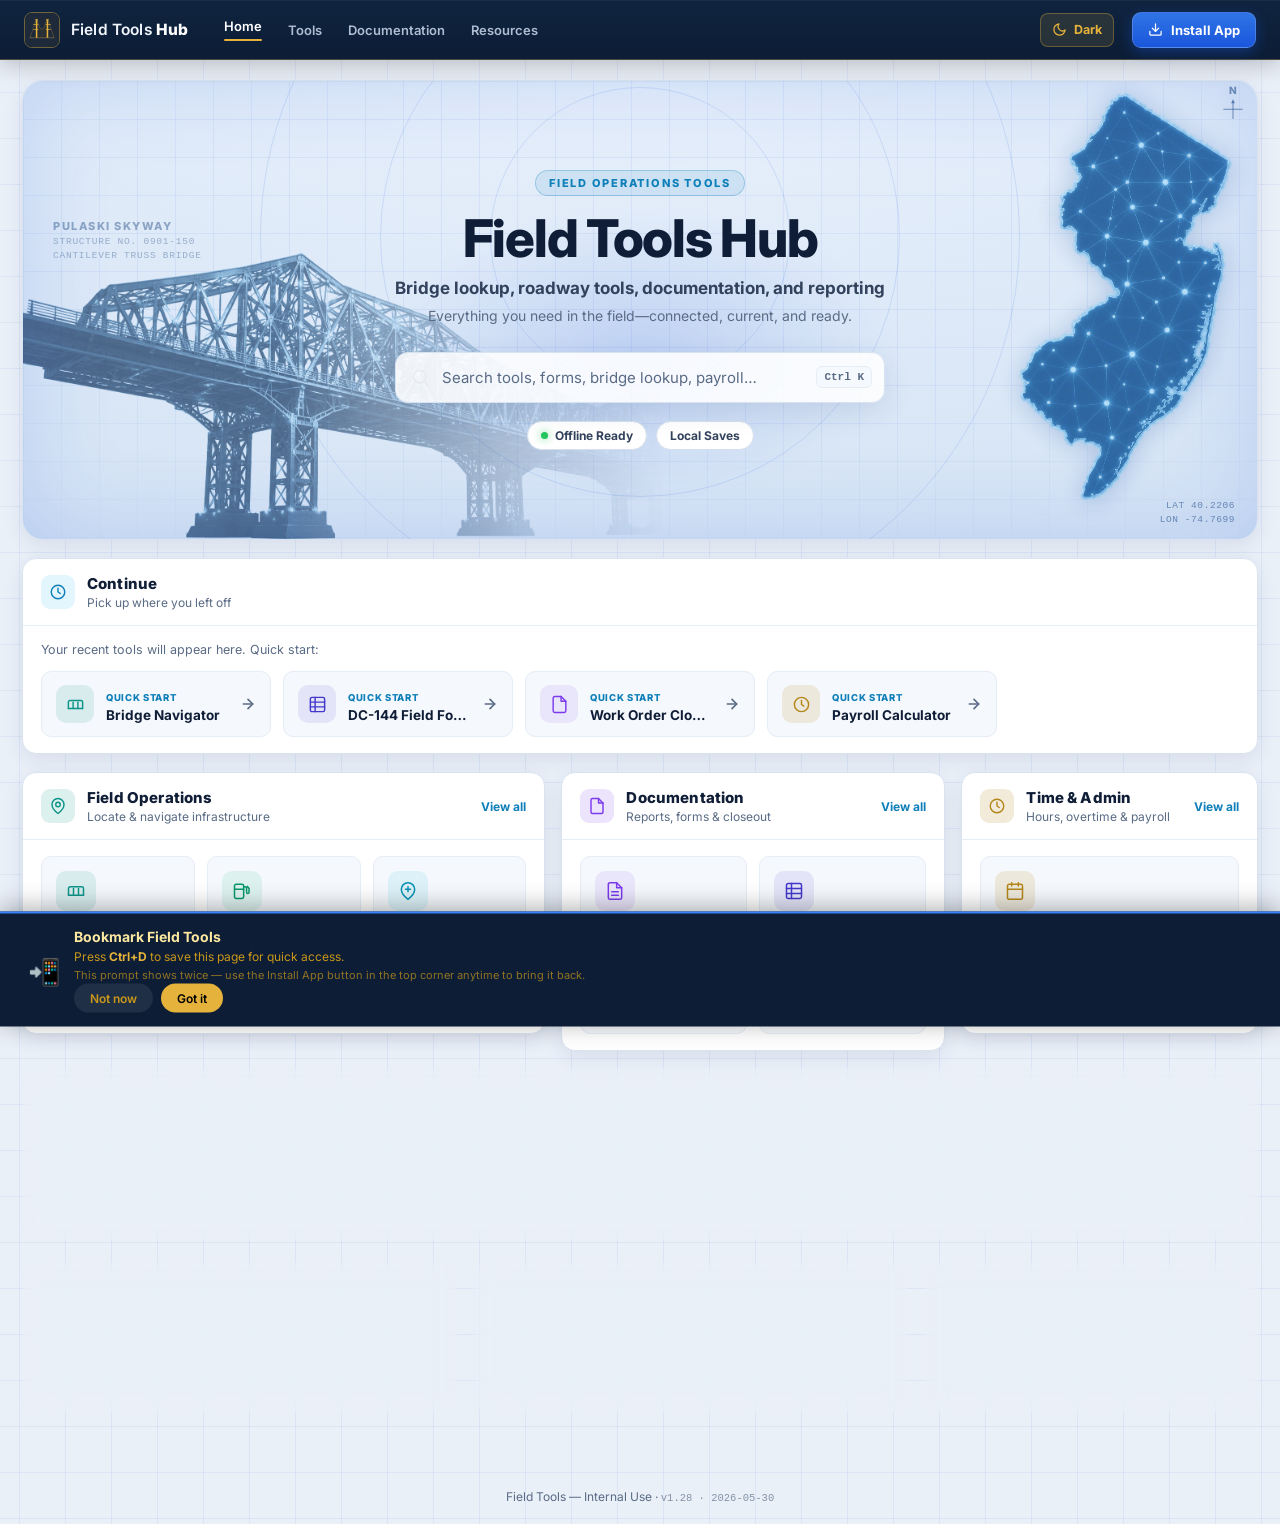
==== commit 06bc1b04: "Milepost style pilot + remove nonfunctional Continue control pages/milemarker.html: - Topbar: replac" ====
--- a/index.html
+++ b/index.html
@@ -439,7 +439,6 @@
         <svg width="18" height="18" viewBox="0 0 24 24" fill="none" stroke="currentColor" stroke-width="1.9" stroke-linecap="round" stroke-linejoin="round"><circle cx="12" cy="12" r="9"/><polyline points="12 7 12 12 15 14"/></svg>
       </span>
       <div class="panel-htext"><h2>Continue</h2><p>Pick up where you left off</p></div>
-      <span class="panel-viewall" id="continue-viewall">View all activity</span>
     </div>
     <div class="continue-track" id="continue-track"></div>
   </section>
@@ -683,11 +682,9 @@
         var dates=ts.map(function(e){return e&&e.date;}).filter(Boolean).sort();var latest=dates.length?dates[dates.length-1]:'';
         cards.push({href:'pages/timesheet.html',icon:'clock',kicker:'Payroll',title:'Time entries',detail:(ts.length+' entr'+(ts.length===1?'y':'ies'))+(latest?(' · last '+ago(latest)):'')});seen['pages/timesheet.html']=true;}
     }catch(_){}
-    var va=document.getElementById('continue-viewall');
     if(cards.length){
       cards.slice(0,4).forEach(function(c){track.appendChild(card(c));});
     }else{
-      if(va) va.style.display='none';
       var e=document.createElement('div');e.className='continue-empty';e.textContent='Your recent tools will appear here. Quick start:';track.appendChild(e);
       [{k:'njsearch'},{k:'dc144'},{k:'closeout'},{k:'timesheet'}].forEach(function(s){var i=toolMap[s.k];track.appendChild(card({href:i.href,icon:i.icon,kicker:'Quick start',title:i.title}));});
     }
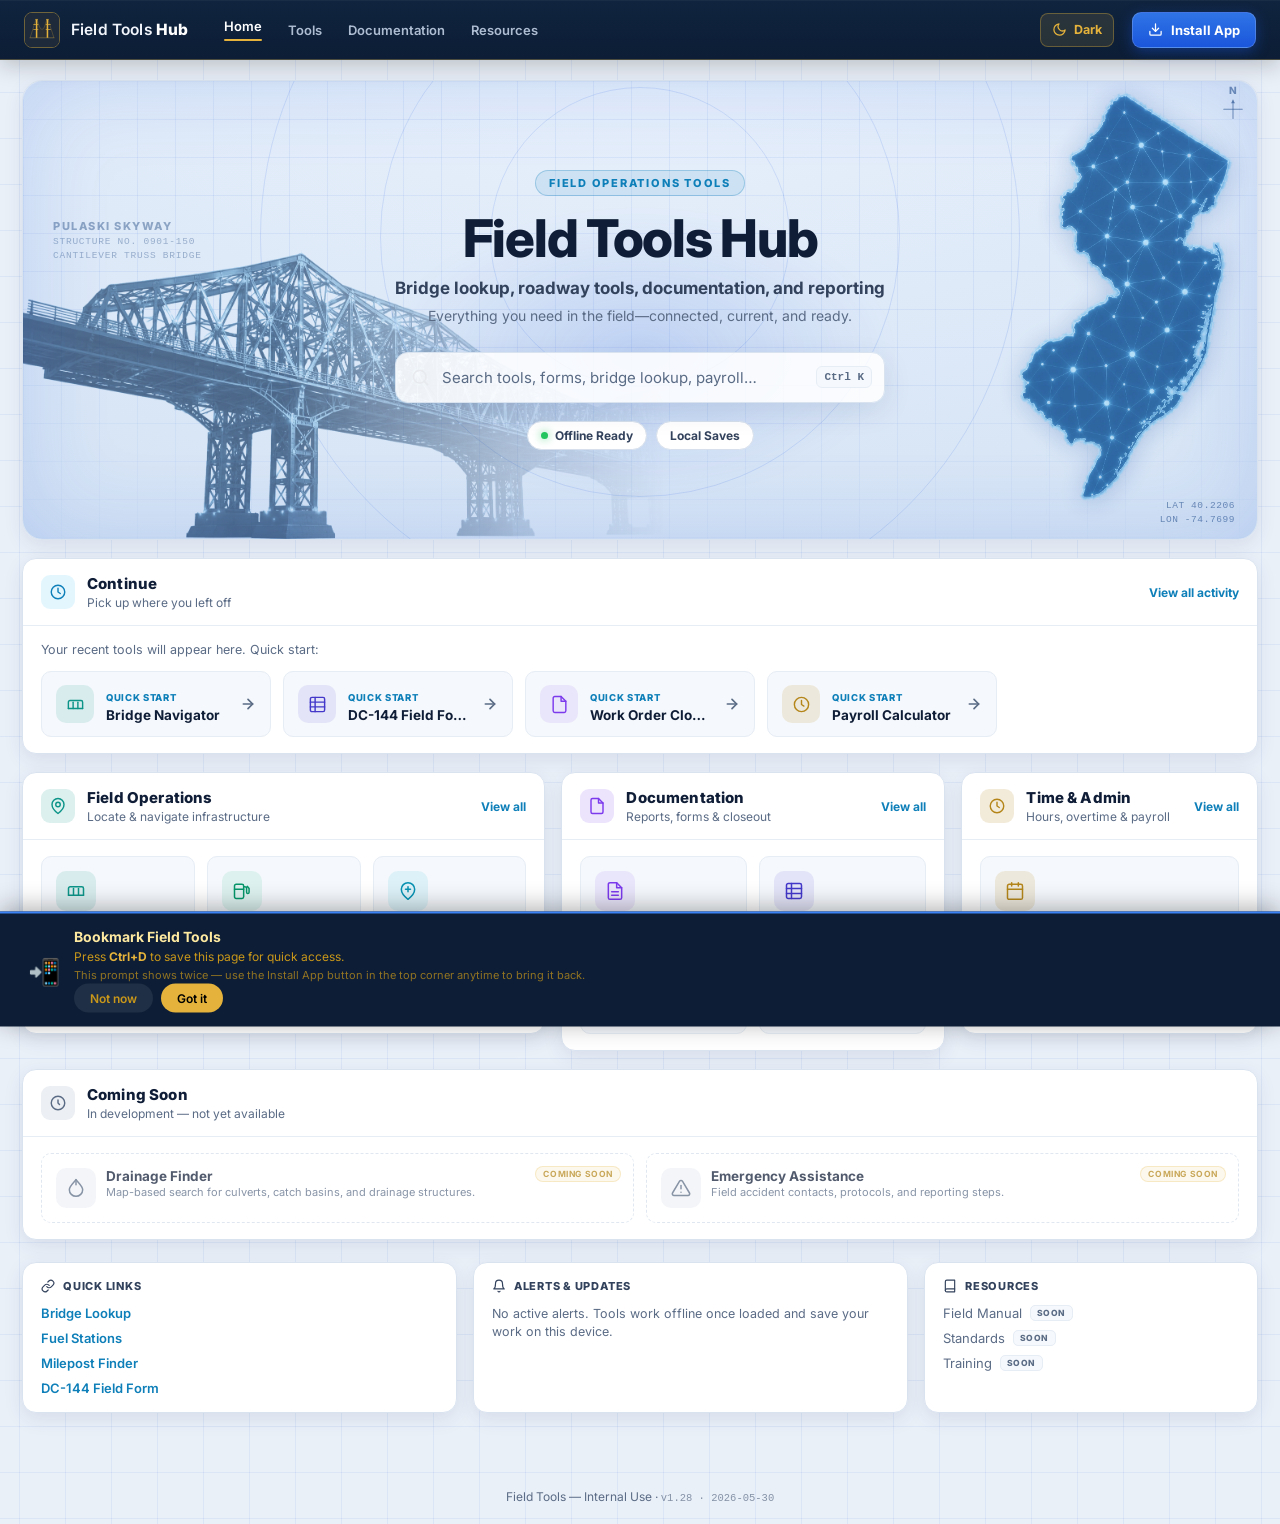
==== commit 79bf659b: "Make Continue "View all activity" functional; color audit (no changes needed) index.html: - Re-add c" ====
--- a/index.html
+++ b/index.html
@@ -170,6 +170,7 @@
     .panel-viewall{font-size:12px;font-weight:700;color:var(--muted);white-space:nowrap;display:inline-flex;align-items:center;gap:3px;}
     .panel-viewall.is-link{color:var(--accent-2);text-decoration:none;}
     .panel-viewall.is-link:hover{text-decoration:underline;}
+    button.panel-viewall{background:none;border:none;padding:0;font-family:inherit;cursor:pointer;}
 
     /* ── CONTINUE panel ── */
     .continue-panel{margin-bottom:18px;}
@@ -439,6 +440,7 @@
         <svg width="18" height="18" viewBox="0 0 24 24" fill="none" stroke="currentColor" stroke-width="1.9" stroke-linecap="round" stroke-linejoin="round"><circle cx="12" cy="12" r="9"/><polyline points="12 7 12 12 15 14"/></svg>
       </span>
       <div class="panel-htext"><h2>Continue</h2><p>Pick up where you left off</p></div>
+      <button class="panel-viewall is-link" id="continue-viewall" type="button" aria-expanded="false" hidden>View all activity</button>
     </div>
     <div class="continue-track" id="continue-track"></div>
   </section>
@@ -682,8 +684,24 @@
         var dates=ts.map(function(e){return e&&e.date;}).filter(Boolean).sort();var latest=dates.length?dates[dates.length-1]:'';
         cards.push({href:'pages/timesheet.html',icon:'clock',kicker:'Payroll',title:'Time entries',detail:(ts.length+' entr'+(ts.length===1?'y':'ies'))+(latest?(' · last '+ago(latest)):'')});seen['pages/timesheet.html']=true;}
     }catch(_){}
+    var COMPACT=3;
+    var va=document.getElementById('continue-viewall');
     if(cards.length){
-      cards.slice(0,4).forEach(function(c){track.appendChild(card(c));});
+      cards.forEach(function(c,i){
+        var el=card(c);
+        if(i>=COMPACT){el.hidden=true;el.setAttribute('data-extra','1');}
+        track.appendChild(el);
+      });
+      if(cards.length>COMPACT){
+        va.removeAttribute('hidden');
+        va.addEventListener('click',function(){
+          var exp=va.getAttribute('aria-expanded')==='true';
+          var extras=track.querySelectorAll('[data-extra]');
+          Array.prototype.forEach.call(extras,function(el){el.hidden=exp;});
+          va.setAttribute('aria-expanded',exp?'false':'true');
+          va.textContent=exp?'View all activity':'Show less';
+        });
+      }
     }else{
       var e=document.createElement('div');e.className='continue-empty';e.textContent='Your recent tools will appear here. Quick start:';track.appendChild(e);
       [{k:'njsearch'},{k:'dc144'},{k:'closeout'},{k:'timesheet'}].forEach(function(s){var i=toolMap[s.k];track.appendChild(card({href:i.href,icon:i.icon,kicker:'Quick start',title:i.title}));});
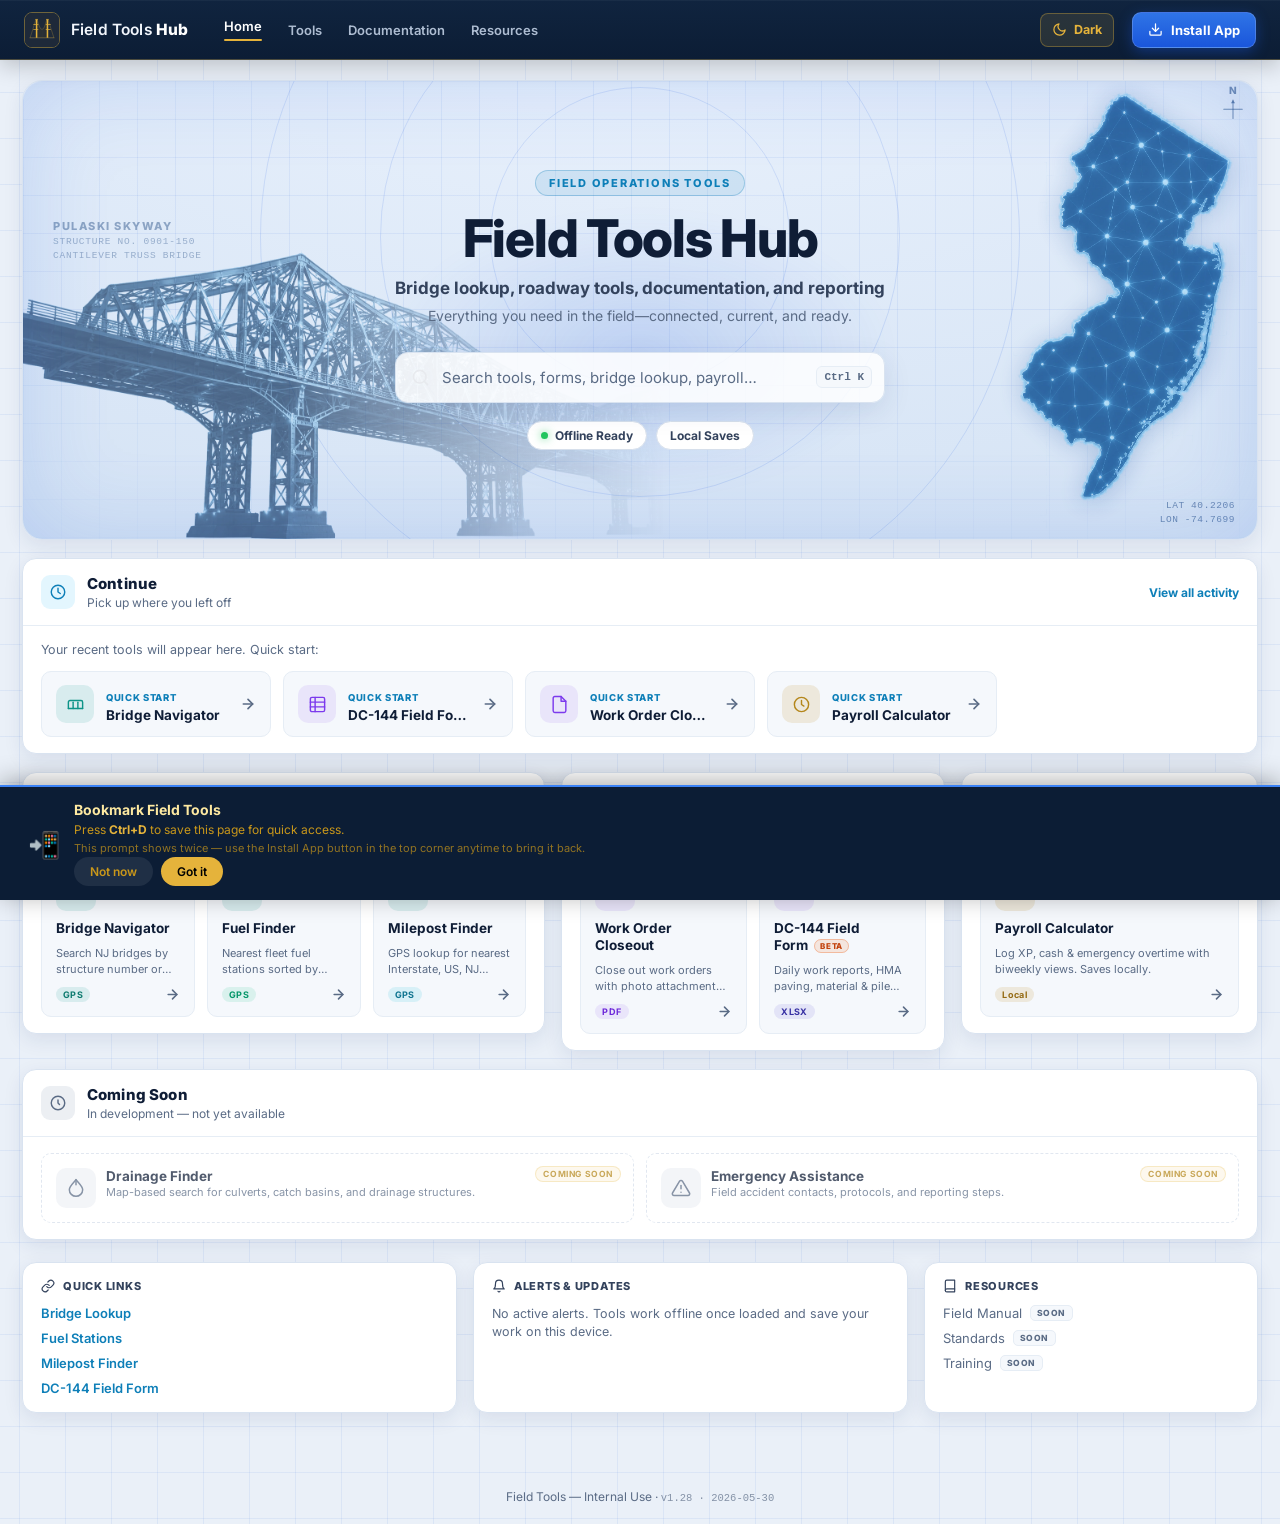
==== commit c9e91a03: "Sitewide icon-color consistency pass — align to homepage groups Field Operations (Bridge/Fuel/Milepo" ====
--- a/index.html
+++ b/index.html
@@ -462,13 +462,13 @@
           <div class="card-foot"><span class="card-tag tag-teal">GPS</span><svg class="card-arrow" width="15" height="15" viewBox="0 0 24 24" fill="none" stroke="currentColor" stroke-width="2.5" stroke-linecap="round" stroke-linejoin="round"><path d="M5 12h14"/><path d="m12 5 7 7-7 7"/></svg></div>
         </a>
         <a href="pages/njfuel.html" class="tool-card" data-tags="fuel station finder gas diesel nearest distance gps bookmarks">
-          <div class="card-top"><div class="card-icon card-icon-green"><svg width="20" height="20" viewBox="0 0 24 24" fill="none" stroke="currentColor" stroke-width="1.8" stroke-linecap="round" stroke-linejoin="round"><rect x="3" y="4" width="11" height="17" rx="2"/><path d="M3 10h11"/><path d="M14 7h1.5a2 2 0 0 1 2 2v4.5a1.5 1.5 0 0 0 3 0V9l-2-2.5"/></svg></div></div>
+          <div class="card-top"><div class="card-icon card-icon-teal"><svg width="20" height="20" viewBox="0 0 24 24" fill="none" stroke="currentColor" stroke-width="1.8" stroke-linecap="round" stroke-linejoin="round"><rect x="3" y="4" width="11" height="17" rx="2"/><path d="M3 10h11"/><path d="M14 7h1.5a2 2 0 0 1 2 2v4.5a1.5 1.5 0 0 0 3 0V9l-2-2.5"/></svg></div></div>
           <div class="card-title">Fuel Finder</div>
           <div class="card-desc">Nearest fleet fuel stations sorted by distance from your location.</div>
           <div class="card-foot"><span class="card-tag tag-fuel">GPS</span><svg class="card-arrow" width="15" height="15" viewBox="0 0 24 24" fill="none" stroke="currentColor" stroke-width="2.5" stroke-linecap="round" stroke-linejoin="round"><path d="M5 12h14"/><path d="m12 5 7 7-7 7"/></svg></div>
         </a>
         <a href="pages/milemarker.html" class="tool-card" data-tags="milepost milemarker road interstate us state county route gps">
-          <div class="card-top"><div class="card-icon card-icon-cyan"><svg width="20" height="20" viewBox="0 0 24 24" fill="none" stroke="currentColor" stroke-width="1.8" stroke-linecap="round" stroke-linejoin="round"><path d="M20 10c0 6-8 12-8 12S4 16 4 10a8 8 0 0 1 16 0z"/><line x1="9" y1="10" x2="15" y2="10"/><line x1="12" y1="7" x2="12" y2="13"/></svg></div></div>
+          <div class="card-top"><div class="card-icon card-icon-teal"><svg width="20" height="20" viewBox="0 0 24 24" fill="none" stroke="currentColor" stroke-width="1.8" stroke-linecap="round" stroke-linejoin="round"><path d="M20 10c0 6-8 12-8 12S4 16 4 10a8 8 0 0 1 16 0z"/><line x1="9" y1="10" x2="15" y2="10"/><line x1="12" y1="7" x2="12" y2="13"/></svg></div></div>
           <div class="card-title">Milepost Finder</div>
           <div class="card-desc">GPS lookup for nearest Interstate, US, NJ State, or County milepost.</div>
           <div class="card-foot"><span class="card-tag tag-cyan">GPS</span><svg class="card-arrow" width="15" height="15" viewBox="0 0 24 24" fill="none" stroke="currentColor" stroke-width="2.5" stroke-linecap="round" stroke-linejoin="round"><path d="M5 12h14"/><path d="m12 5 7 7-7 7"/></svg></div>
@@ -490,7 +490,7 @@
           <div class="card-foot"><span class="card-tag tag-violet">PDF</span><svg class="card-arrow" width="15" height="15" viewBox="0 0 24 24" fill="none" stroke="currentColor" stroke-width="2.5" stroke-linecap="round" stroke-linejoin="round"><path d="M5 12h14"/><path d="m12 5 7 7-7 7"/></svg></div>
         </a>
         <a href="pages/dc144.html" class="tool-card is-beta" data-tags="dc144 field form pavement inspection HMA concrete pile daily report xlsx excel export">
-          <div class="card-top"><div class="card-icon card-icon-indigo"><svg width="20" height="20" viewBox="0 0 24 24" fill="none" stroke="currentColor" stroke-width="1.8" stroke-linecap="round" stroke-linejoin="round"><rect x="3" y="3" width="18" height="18" rx="2"/><path d="M3 9h18"/><path d="M3 15h18"/><path d="M9 3v18"/></svg></div></div>
+          <div class="card-top"><div class="card-icon card-icon-purple"><svg width="20" height="20" viewBox="0 0 24 24" fill="none" stroke="currentColor" stroke-width="1.8" stroke-linecap="round" stroke-linejoin="round"><rect x="3" y="3" width="18" height="18" rx="2"/><path d="M3 9h18"/><path d="M3 15h18"/><path d="M9 3v18"/></svg></div></div>
           <div class="card-title">DC-144 Field Form</div>
           <div class="card-desc">Daily work reports, HMA paving, material &amp; pile logs. Exports XLSX.</div>
           <div class="card-foot"><span class="card-tag tag-dc">XLSX</span><svg class="card-arrow" width="15" height="15" viewBox="0 0 24 24" fill="none" stroke="currentColor" stroke-width="2.5" stroke-linecap="round" stroke-linejoin="round"><path d="M5 12h14"/><path d="m12 5 7 7-7 7"/></svg></div>
@@ -630,7 +630,7 @@
       grid:'<rect x="3" y="3" width="18" height="18" rx="2"/><path d="M3 9h18"/><path d="M3 15h18"/><path d="M9 3v18"/>',
       clock:'<circle cx="12" cy="12" r="9"/><polyline points="12 7 12 12 15 14"/>'
     };
-    var ICLASS={bridge:'card-icon-teal',fuel:'card-icon-green',pin:'card-icon-cyan',doc:'card-icon-purple',grid:'card-icon-indigo',clock:'card-icon-gold'};
+    var ICLASS={bridge:'card-icon-teal',fuel:'card-icon-teal',pin:'card-icon-teal',doc:'card-icon-purple',grid:'card-icon-purple',clock:'card-icon-gold'};
     var ARROW='<svg class="card-arrow" width="16" height="16" viewBox="0 0 24 24" fill="none" stroke="currentColor" stroke-width="2.5" stroke-linecap="round" stroke-linejoin="round"><path d="M5 12h14"/><path d="m12 5 7 7-7 7"/></svg>';
     function lsj(k){try{return JSON.parse(localStorage.getItem(k)||'null');}catch(_){return null;}}
     function esc(s){return String(s==null?'':s).replace(/[&<>"]/g,function(c){return ({'&':'&amp;','<':'&lt;','>':'&gt;','"':'&quot;'})[c];});}
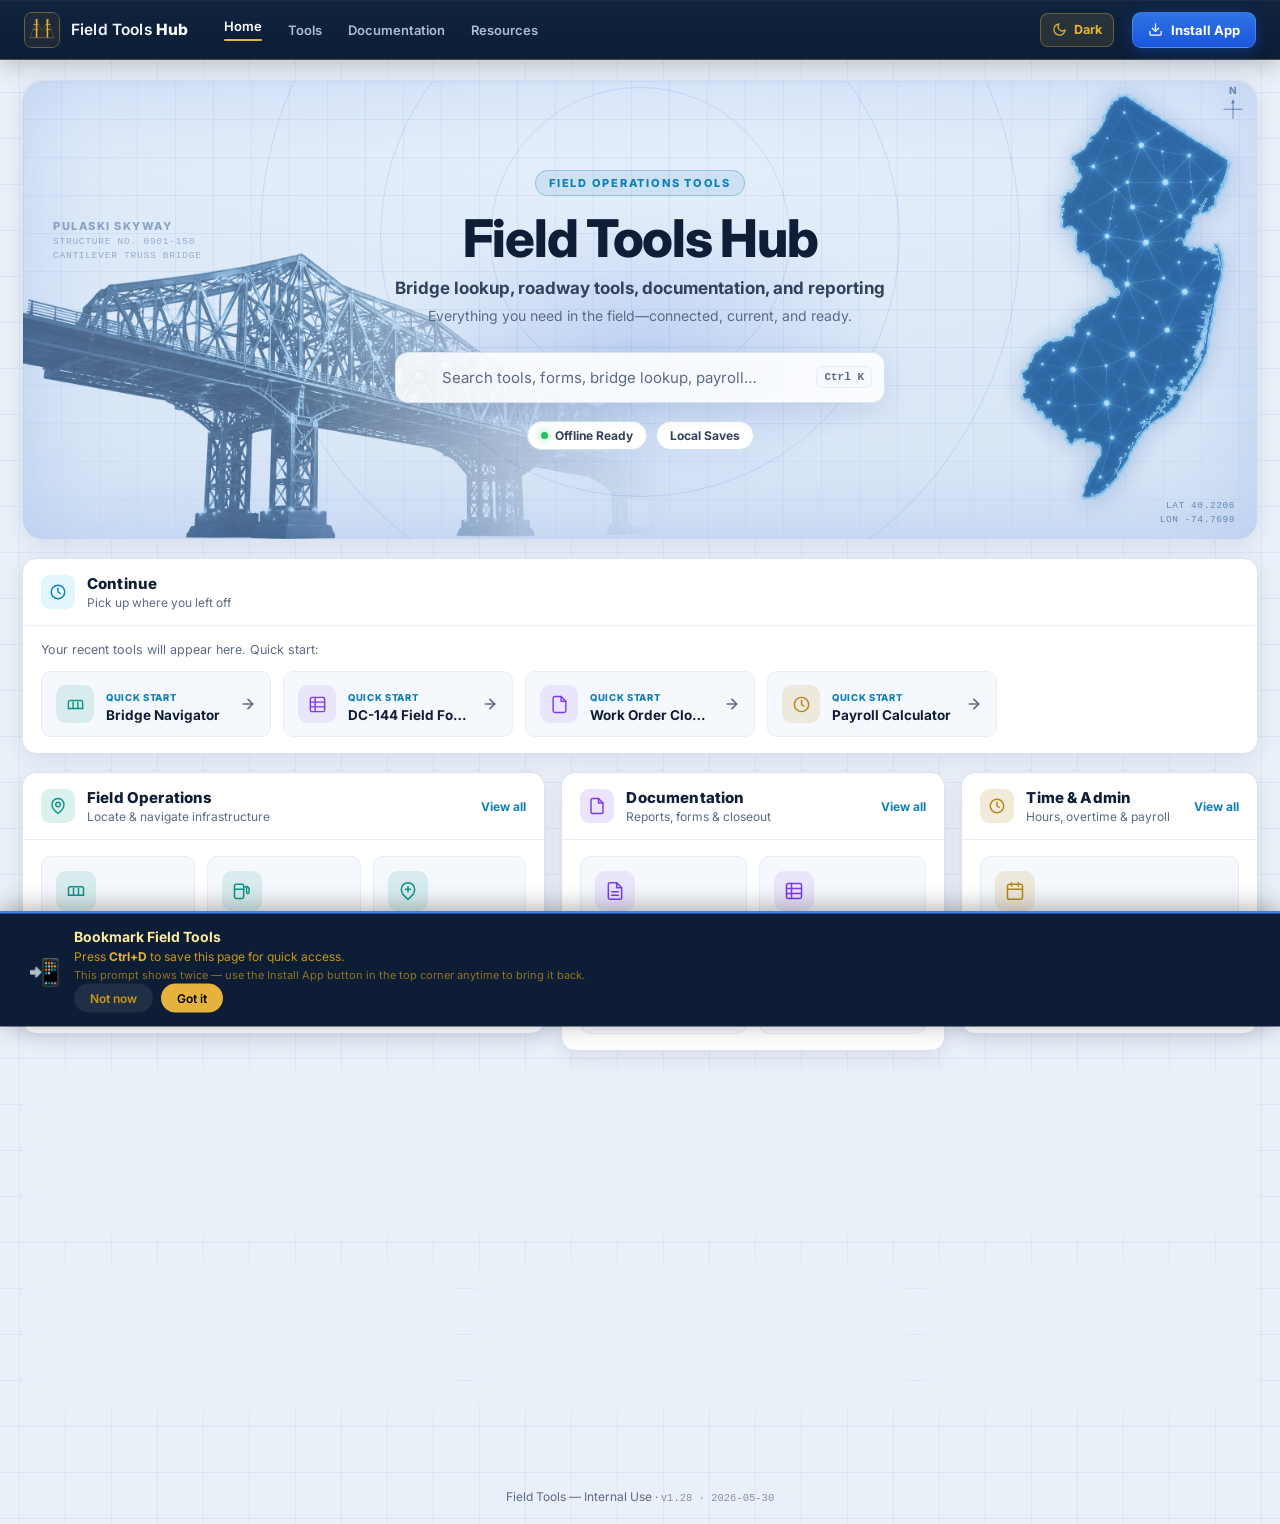
==== commit 8d14efd5: "Remove nonfunctional Continue "View all activity" button With only 4 possible history card sources, " ====
--- a/index.html
+++ b/index.html
@@ -170,7 +170,6 @@
     .panel-viewall{font-size:12px;font-weight:700;color:var(--muted);white-space:nowrap;display:inline-flex;align-items:center;gap:3px;}
     .panel-viewall.is-link{color:var(--accent-2);text-decoration:none;}
     .panel-viewall.is-link:hover{text-decoration:underline;}
-    button.panel-viewall{background:none;border:none;padding:0;font-family:inherit;cursor:pointer;}
 
     /* ── CONTINUE panel ── */
     .continue-panel{margin-bottom:18px;}
@@ -440,7 +439,6 @@
         <svg width="18" height="18" viewBox="0 0 24 24" fill="none" stroke="currentColor" stroke-width="1.9" stroke-linecap="round" stroke-linejoin="round"><circle cx="12" cy="12" r="9"/><polyline points="12 7 12 12 15 14"/></svg>
       </span>
       <div class="panel-htext"><h2>Continue</h2><p>Pick up where you left off</p></div>
-      <button class="panel-viewall is-link" id="continue-viewall" type="button" aria-expanded="false" hidden>View all activity</button>
     </div>
     <div class="continue-track" id="continue-track"></div>
   </section>
@@ -684,24 +682,8 @@
         var dates=ts.map(function(e){return e&&e.date;}).filter(Boolean).sort();var latest=dates.length?dates[dates.length-1]:'';
         cards.push({href:'pages/timesheet.html',icon:'clock',kicker:'Payroll',title:'Time entries',detail:(ts.length+' entr'+(ts.length===1?'y':'ies'))+(latest?(' · last '+ago(latest)):'')});seen['pages/timesheet.html']=true;}
     }catch(_){}
-    var COMPACT=3;
-    var va=document.getElementById('continue-viewall');
     if(cards.length){
-      cards.forEach(function(c,i){
-        var el=card(c);
-        if(i>=COMPACT){el.hidden=true;el.setAttribute('data-extra','1');}
-        track.appendChild(el);
-      });
-      if(cards.length>COMPACT){
-        va.removeAttribute('hidden');
-        va.addEventListener('click',function(){
-          var exp=va.getAttribute('aria-expanded')==='true';
-          var extras=track.querySelectorAll('[data-extra]');
-          Array.prototype.forEach.call(extras,function(el){el.hidden=exp;});
-          va.setAttribute('aria-expanded',exp?'false':'true');
-          va.textContent=exp?'View all activity':'Show less';
-        });
-      }
+      cards.forEach(function(c){track.appendChild(card(c));});
     }else{
       var e=document.createElement('div');e.className='continue-empty';e.textContent='Your recent tools will appear here. Quick start:';track.appendChild(e);
       [{k:'njsearch'},{k:'dc144'},{k:'closeout'},{k:'timesheet'}].forEach(function(s){var i=toolMap[s.k];track.appendChild(card({href:i.href,icon:i.icon,kicker:'Quick start',title:i.title}));});
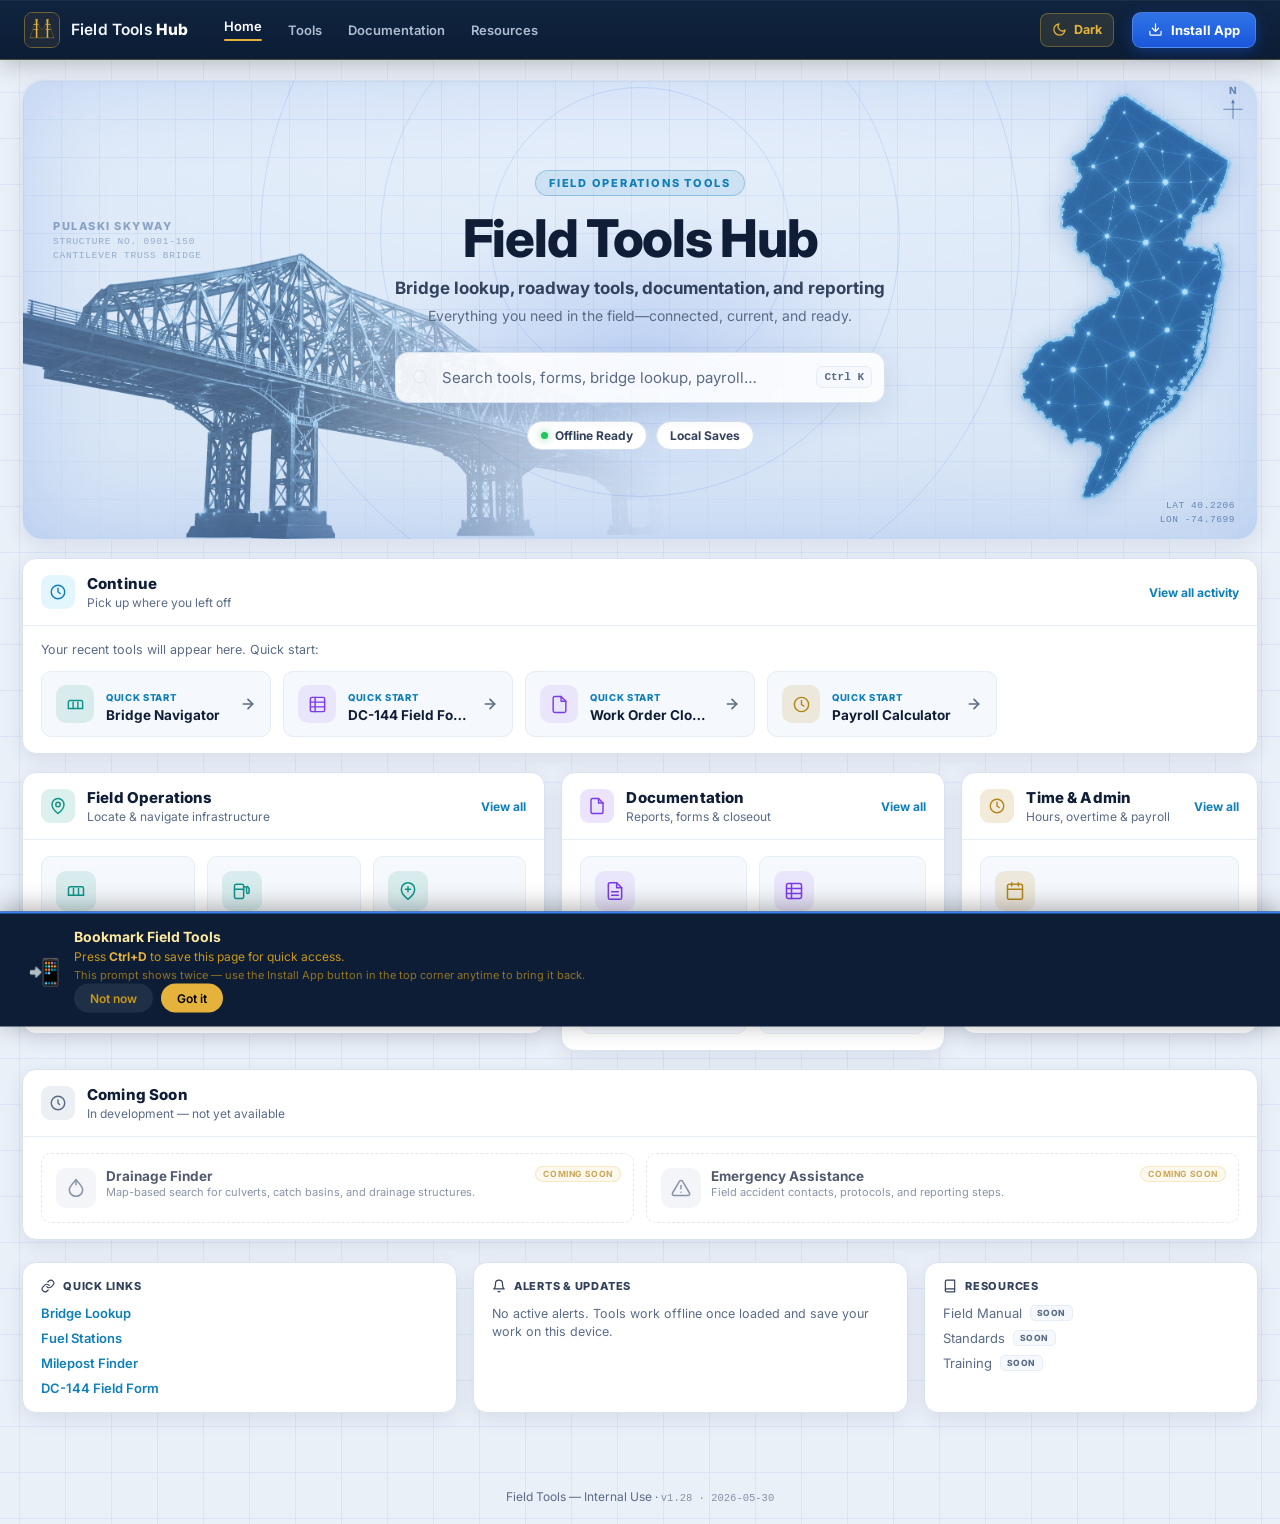
==== commit 2d267967: "Restore Continue panel with animated slide-open for extra cards Replace the broken all-or-nothing ap" ====
--- a/index.html
+++ b/index.html
@@ -187,6 +187,11 @@
     .continue-card .card-arrow{color:var(--muted);flex-shrink:0;transition:color .14s,transform .14s;}
     .continue-card:hover .card-arrow{color:var(--accent-2);transform:translateX(3px);}
     .continue-empty{grid-column:1/-1;font-size:12.5px;color:var(--muted);padding:0 0 2px;}
+    button.panel-viewall{background:none;border:none;padding:0;font-family:inherit;cursor:pointer;}
+    .continue-slide{display:grid;grid-template-rows:0fr;transition:grid-template-rows .32s cubic-bezier(.4,0,.2,1);}
+    .continue-slide.is-open{grid-template-rows:1fr;}
+    .continue-extra-wrap{overflow:hidden;}
+    .continue-extra{display:grid;grid-template-columns:repeat(auto-fit,minmax(210px,1fr));gap:12px;padding:0 18px 16px;}
 
     /* ── DASHBOARD MODULES (side-by-side) ── */
     .dashboard-grid{display:grid;grid-template-columns:1.5fr 1.1fr 0.85fr;gap:16px;align-items:start;}
@@ -343,6 +348,7 @@
       .command-input{font-size:14px;padding:13px 14px 13px 42px;}
       .command-hint{display:none;}
       .continue-track{grid-template-columns:1fr;}
+      .continue-extra{grid-template-columns:1fr;}
       .module-tiles{grid-template-columns:1fr 1fr;}
       .util-strip{grid-template-columns:1fr;}
     }
@@ -439,8 +445,14 @@
         <svg width="18" height="18" viewBox="0 0 24 24" fill="none" stroke="currentColor" stroke-width="1.9" stroke-linecap="round" stroke-linejoin="round"><circle cx="12" cy="12" r="9"/><polyline points="12 7 12 12 15 14"/></svg>
       </span>
       <div class="panel-htext"><h2>Continue</h2><p>Pick up where you left off</p></div>
+      <button class="panel-viewall is-link" id="continue-viewall" type="button" aria-expanded="false" hidden>View all activity</button>
     </div>
     <div class="continue-track" id="continue-track"></div>
+    <div class="continue-slide" id="continue-slide">
+      <div class="continue-extra-wrap">
+        <div class="continue-extra" id="continue-extra"></div>
+      </div>
+    </div>
   </section>
 
   <!-- DASHBOARD MODULES -->
@@ -682,8 +694,23 @@
         var dates=ts.map(function(e){return e&&e.date;}).filter(Boolean).sort();var latest=dates.length?dates[dates.length-1]:'';
         cards.push({href:'pages/timesheet.html',icon:'clock',kicker:'Payroll',title:'Time entries',detail:(ts.length+' entr'+(ts.length===1?'y':'ies'))+(latest?(' · last '+ago(latest)):'')});seen['pages/timesheet.html']=true;}
     }catch(_){}
+    var COMPACT=2;
+    var va=document.getElementById('continue-viewall');
+    var slide=document.getElementById('continue-slide');
+    var extra=document.getElementById('continue-extra');
     if(cards.length){
-      cards.forEach(function(c){track.appendChild(card(c));});
+      cards.forEach(function(c,i){
+        (i<COMPACT?track:extra).appendChild(card(c));
+      });
+      if(cards.length>COMPACT){
+        va.removeAttribute('hidden');
+        va.addEventListener('click',function(){
+          var exp=va.getAttribute('aria-expanded')==='true';
+          slide.classList.toggle('is-open',!exp);
+          va.setAttribute('aria-expanded',exp?'false':'true');
+          va.textContent=exp?'View all activity':'Show less';
+        });
+      }
     }else{
       var e=document.createElement('div');e.className='continue-empty';e.textContent='Your recent tools will appear here. Quick start:';track.appendChild(e);
       [{k:'njsearch'},{k:'dc144'},{k:'closeout'},{k:'timesheet'}].forEach(function(s){var i=toolMap[s.k];track.appendChild(card({href:i.href,icon:i.icon,kicker:'Quick start',title:i.title}));});
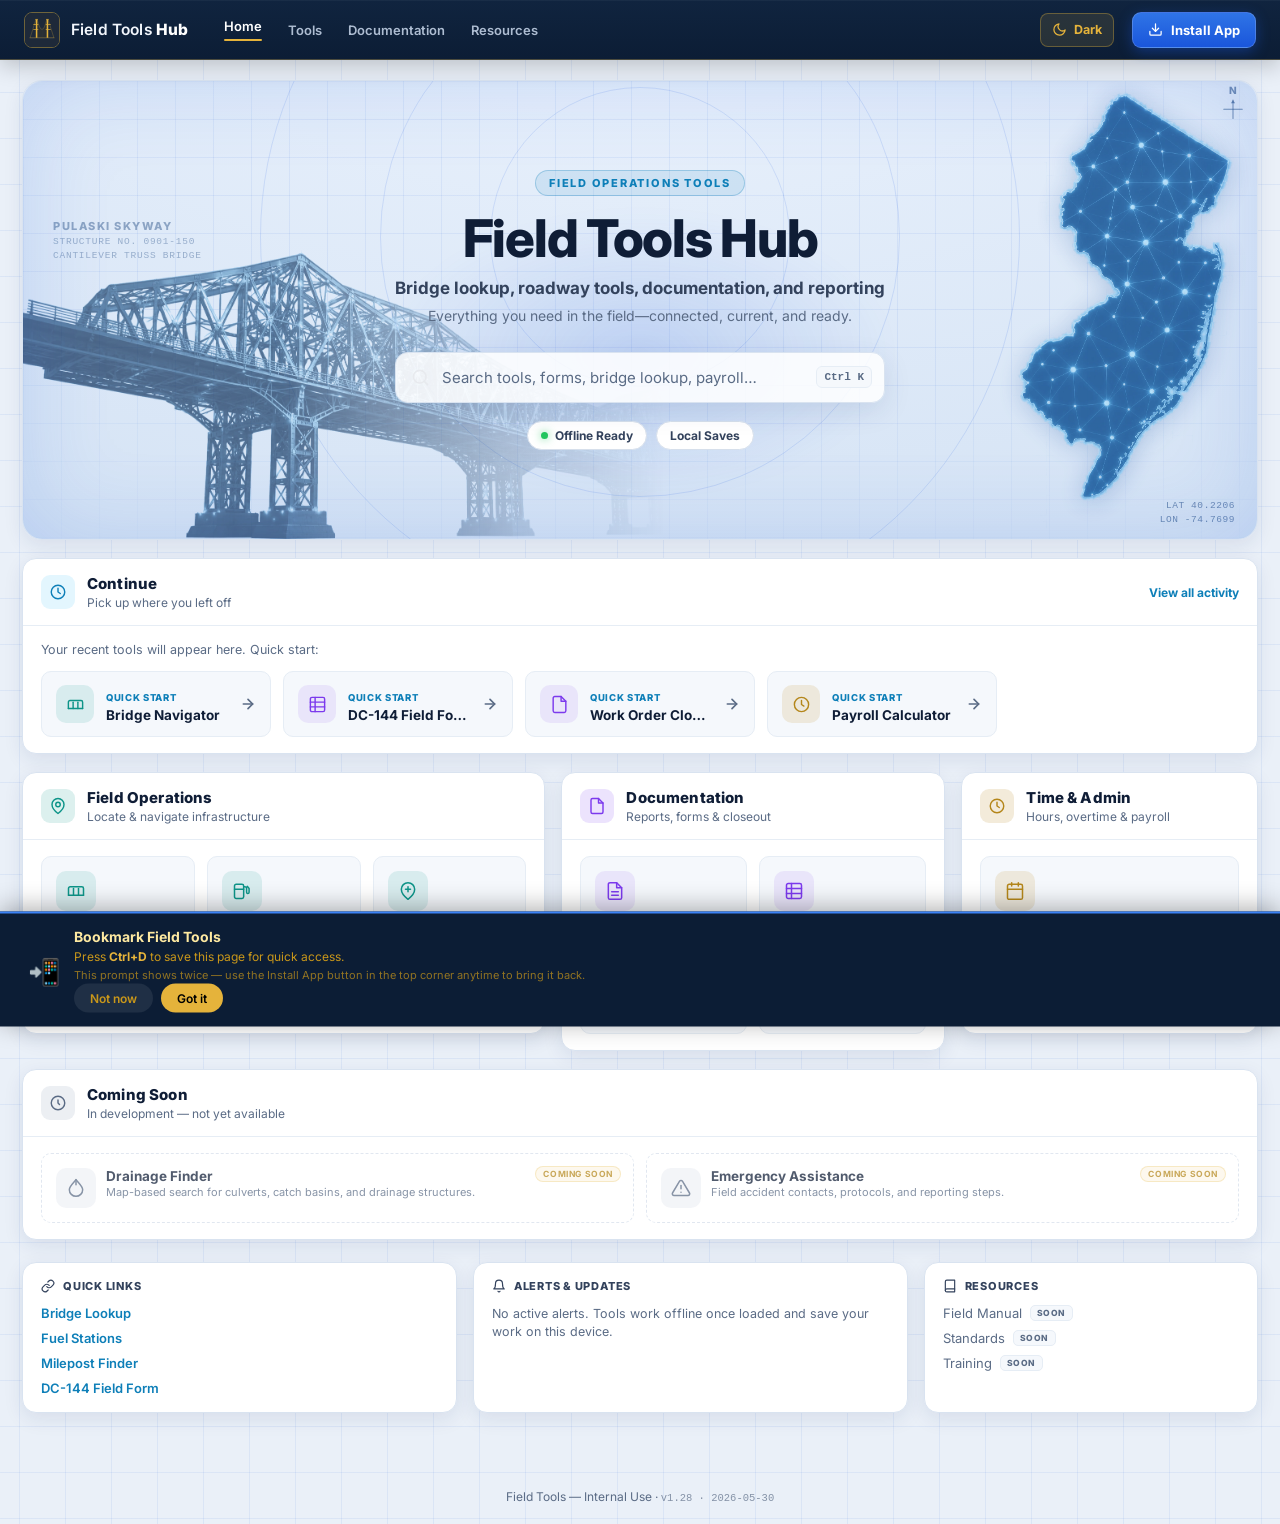
==== commit 298fac68: "Align Field Ops GPS badge colors; remove section View all links - Fuel Finder and Milepost Finder GP" ====
--- a/index.html
+++ b/index.html
@@ -462,7 +462,6 @@
       <div class="panel-head">
         <span class="panel-ic" aria-hidden="true"><svg width="18" height="18" viewBox="0 0 24 24" fill="none" stroke="currentColor" stroke-width="1.9" stroke-linecap="round" stroke-linejoin="round"><path d="M20 10c0 6-8 12-8 12S4 16 4 10a8 8 0 0 1 16 0z"/><circle cx="12" cy="10" r="3"/></svg></span>
         <div class="panel-htext"><h2>Field Operations</h2><p>Locate &amp; navigate infrastructure</p></div>
-        <a class="panel-viewall is-link" href="#tools">View all</a>
       </div>
       <div class="module-tiles">
         <a href="pages/njsearch.html" class="tool-card" data-tags="bridge navigator structure number nbi map satellite gps bookmarks">
@@ -475,13 +474,13 @@
           <div class="card-top"><div class="card-icon card-icon-teal"><svg width="20" height="20" viewBox="0 0 24 24" fill="none" stroke="currentColor" stroke-width="1.8" stroke-linecap="round" stroke-linejoin="round"><rect x="3" y="4" width="11" height="17" rx="2"/><path d="M3 10h11"/><path d="M14 7h1.5a2 2 0 0 1 2 2v4.5a1.5 1.5 0 0 0 3 0V9l-2-2.5"/></svg></div></div>
           <div class="card-title">Fuel Finder</div>
           <div class="card-desc">Nearest fleet fuel stations sorted by distance from your location.</div>
-          <div class="card-foot"><span class="card-tag tag-fuel">GPS</span><svg class="card-arrow" width="15" height="15" viewBox="0 0 24 24" fill="none" stroke="currentColor" stroke-width="2.5" stroke-linecap="round" stroke-linejoin="round"><path d="M5 12h14"/><path d="m12 5 7 7-7 7"/></svg></div>
+          <div class="card-foot"><span class="card-tag tag-teal">GPS</span><svg class="card-arrow" width="15" height="15" viewBox="0 0 24 24" fill="none" stroke="currentColor" stroke-width="2.5" stroke-linecap="round" stroke-linejoin="round"><path d="M5 12h14"/><path d="m12 5 7 7-7 7"/></svg></div>
         </a>
         <a href="pages/milemarker.html" class="tool-card" data-tags="milepost milemarker road interstate us state county route gps">
           <div class="card-top"><div class="card-icon card-icon-teal"><svg width="20" height="20" viewBox="0 0 24 24" fill="none" stroke="currentColor" stroke-width="1.8" stroke-linecap="round" stroke-linejoin="round"><path d="M20 10c0 6-8 12-8 12S4 16 4 10a8 8 0 0 1 16 0z"/><line x1="9" y1="10" x2="15" y2="10"/><line x1="12" y1="7" x2="12" y2="13"/></svg></div></div>
           <div class="card-title">Milepost Finder</div>
           <div class="card-desc">GPS lookup for nearest Interstate, US, NJ State, or County milepost.</div>
-          <div class="card-foot"><span class="card-tag tag-cyan">GPS</span><svg class="card-arrow" width="15" height="15" viewBox="0 0 24 24" fill="none" stroke="currentColor" stroke-width="2.5" stroke-linecap="round" stroke-linejoin="round"><path d="M5 12h14"/><path d="m12 5 7 7-7 7"/></svg></div>
+          <div class="card-foot"><span class="card-tag tag-teal">GPS</span><svg class="card-arrow" width="15" height="15" viewBox="0 0 24 24" fill="none" stroke="currentColor" stroke-width="2.5" stroke-linecap="round" stroke-linejoin="round"><path d="M5 12h14"/><path d="m12 5 7 7-7 7"/></svg></div>
         </a>
       </div>
     </section>
@@ -490,7 +489,6 @@
       <div class="panel-head">
         <span class="panel-ic" aria-hidden="true"><svg width="18" height="18" viewBox="0 0 24 24" fill="none" stroke="currentColor" stroke-width="1.9" stroke-linecap="round" stroke-linejoin="round"><path d="M14 2H6a2 2 0 0 0-2 2v16a2 2 0 0 0 2 2h12a2 2 0 0 0 2-2V8z"/><polyline points="14 2 14 8 20 8"/></svg></span>
         <div class="panel-htext"><h2>Documentation</h2><p>Reports, forms &amp; closeout</p></div>
-        <a class="panel-viewall is-link" href="#documentation">View all</a>
       </div>
       <div class="module-tiles">
         <a href="pages/WorkOrderCloseout.html" class="tool-card" data-tags="work order closeout photos pdf document attachments">
@@ -512,7 +510,6 @@
       <div class="panel-head">
         <span class="panel-ic" aria-hidden="true"><svg width="18" height="18" viewBox="0 0 24 24" fill="none" stroke="currentColor" stroke-width="1.9" stroke-linecap="round" stroke-linejoin="round"><circle cx="12" cy="12" r="9"/><polyline points="12 7 12 12 15 14"/></svg></span>
         <div class="panel-htext"><h2>Time &amp; Admin</h2><p>Hours, overtime &amp; payroll</p></div>
-        <a class="panel-viewall is-link" href="pages/timesheet.html">View all</a>
       </div>
       <div class="module-tiles">
         <a href="pages/timesheet.html" class="tool-card" data-tags="payroll calculator timesheet hours overtime xp cash emergency comp time biweekly">
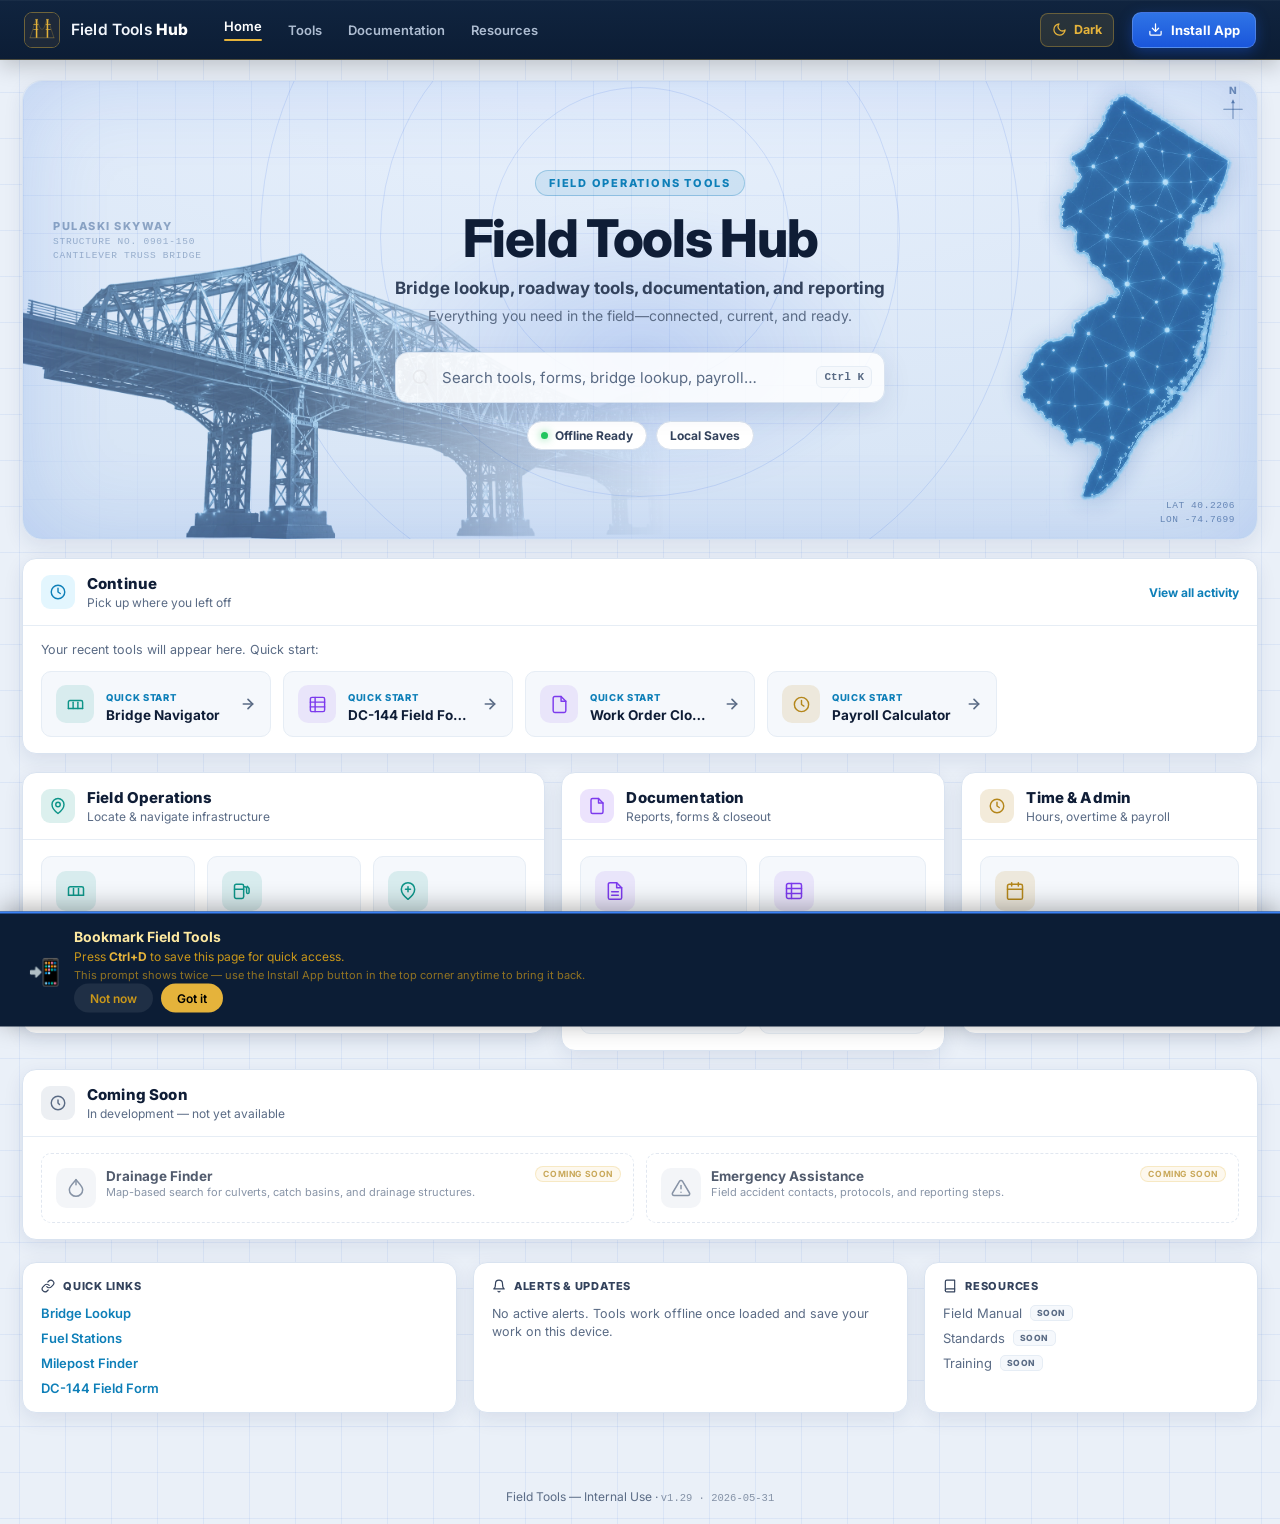
==== commit bffeacb3: "Bump to v1.29 — Milepost redesign + homepage polish https://claude.ai/code/session_01QGQcEGayM8mxv87" ====
--- a/index.html
+++ b/index.html
@@ -572,7 +572,7 @@
 
 </div>
 
-<div class="page-footer">Field Tools &mdash; Internal Use &middot; <span class="version-stamp" title="Build version">v1.28 &middot; 2026-05-30</span></div>
+<div class="page-footer">Field Tools &mdash; Internal Use &middot; <span class="version-stamp" title="Build version">v1.29 &middot; 2026-05-31</span></div>
 
 <div id="install-banner" class="install-banner" role="banner" aria-live="polite">
   <div class="install-banner-icon">📲</div>
